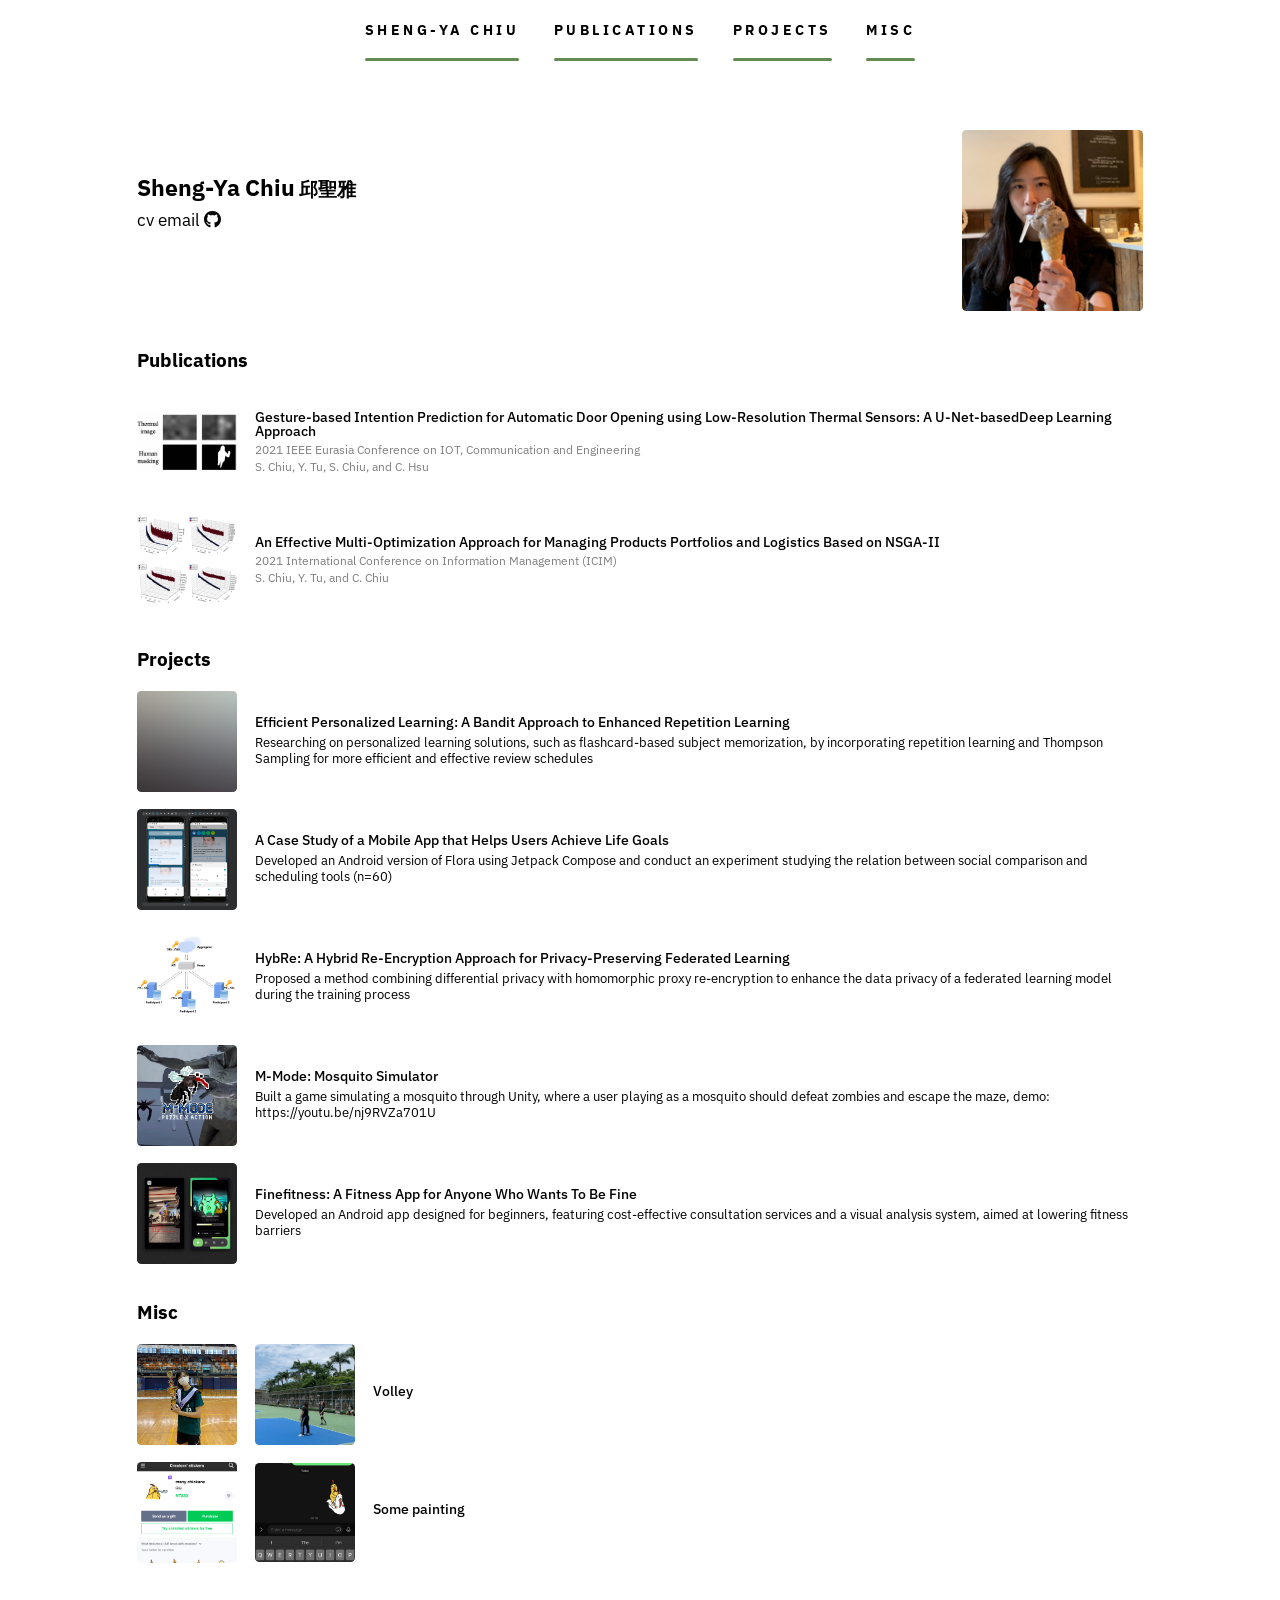
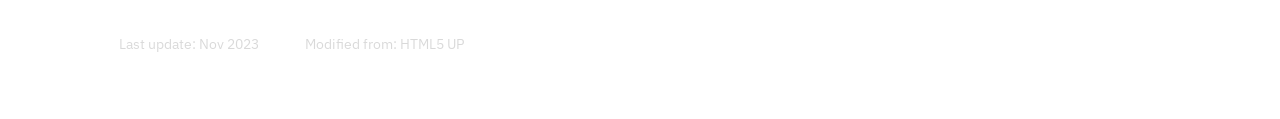
==== index.html @ 3388ff7d "add cv file and link" ====
<!DOCTYPE HTML>
<!--
	Hyperspace by HTML5 UP
	html5up.net | @ajlkn
	Free for personal and commercial use under the CCA 3.0 license (html5up.net/license)
-->
<html>
	<head>
		<title>ShengYa Chiu</title>
		<meta charset="utf-8" />
		<meta name="viewport" content="width=device-width, initial-scale=1, user-scalable=no" />
		<link rel="stylesheet" href="assets/css/main.css" />
		<noscript><link rel="stylesheet" href="assets/css/noscript.css" /></noscript>

		<!-- Google fonts -->
		<link rel="preconnect" href="https://fonts.googleapis.com">
		<link rel="preconnect" href="https://fonts.gstatic.com" crossorigin>
		<link href="https://fonts.googleapis.com/css2?family=IBM+Plex+Sans:wght@400;500&display=swap" rel="stylesheet">
	</head>
	<body class="is-preload">

		<!-- Sidebar -->
			<section id="sidebar">
				<div class="inner">
					<nav>
						<ul>
							<li><a href="#profile">Sheng-Ya Chiu</a></li>
							<li><a href="#publications">Publications</a></li>
							<li><a href="#projects">Projects</a></li>
							<li><a href="#misc">Misc</a></li>
						</ul>
					</nav>
				</div>
			</section>

		<!-- Wrapper -->
			<div id="wrapper">

				<!-- Profile -->
					<section id="profile" class="wrapper style1 profile">
						<section>
							<div class="content">
								<div class="inner">
									<div><h2 class="en" style="display: inline;">Sheng-Ya Chiu</h2><h2 class="zh" style="display: inline;"> 邱聖雅</h2></div>
									<a href="107306079chiu.github.io/documents/cv_sy.pdf">cv</a> <a href="">email</a> <a class="icon brands fa-github" href=""></a>
									<p></p>
								</div>
							</div>
							<!-- <img class="image profile" src="images/gif.gif" alt="" data-position="center center" /> -->
							<img class="image profile" src="images/IMG_8910.jpg" alt="" data-position="center center" />
						</section>						
					</section>

				<!-- Publications -->
					<section id="publications" class="publications">
						<section>
							<h3>Publications</h3>
							<div class="content">
								<div class="inner">
									<img class="image publications" src="images/nstc2021.png" alt="" data-position="center center" />
									<div>
										<div class="title">
											<div>Gesture-based Intention Prediction for Automatic Door Opening using Low-Resolution Thermal Sensors: A U-Net-basedDeep 	Learning Approach</div>
										</div>
										<div class="conf"><div>2021 IEEE Eurasia Conference on IOT, Communication and Engineering</div></div>
										<div class="author"><div>S. Chiu, Y. Tu, S. Chiu, and C. Hsu</div></div>										
									</div>
								</div>
								<div class="inner">
									<img class="image publications" src="images/nstc2020.png" alt="" data-position="center center" />
									<div>
										<div class="title">
											<div>An Effective Multi-Optimization Approach for Managing Products Portfolios and Logistics Based on NSGA-II</div>
										</div>
										<div class="conf"><div>2021 International Conference on Information Management (ICIM)</div></div>
										<div class="author"><div>S. Chiu, Y. Tu, and C. Chiu</div></div>										
									</div>
								</div>
							</div>
						</section>
					</section>

				<!-- Projects -->
					<section id="projects" class="projects">
						<section>
							<h3>Projects</h3>
							<div class="content">
								<div class="inner">
									<img class="image projects" src="images/pic06.jpg" alt="" data-position="center center" />
									<div>
										<div class="title"><div>
											Efficient Personalized Learning: A Bandit Approach to Enhanced Repetition Learning
										</div></div>
										<div class="desc"><div>
											Researching on personalized learning solutions, such as flashcard-based subject memorization, by incorporating repetition learning and Thompson Sampling for more efficient and effective review schedules
										</div></div>										
									</div>
								</div>
								<div class="inner">
									<img class="image projects" src="images/case.png" alt="" data-position="center center" />
									<div>
										<div class="title"><div>
											A Case Study of a Mobile App that Helps Users Achieve Life Goals
										</div></div>
										<div class="desc"><div>
											Developed an Android version of Flora using Jetpack Compose and conduct an experiment studying the relation between social comparison and scheduling tools (n=60)
										</div></div>										
									</div>
								</div>
								<div class="inner">
									<img class="image projects" src="images/hybre.png" alt="" data-position="center center" />
									<div>
										<div class="title"><div>
											HybRe: A Hybrid Re-Encryption Approach for Privacy-Preserving Federated Learning
										</div></div>
										<div class="desc"><div>
											Proposed a method combining differential privacy with homomorphic proxy re-encryption to enhance the data privacy of a federated learning model during the training process
										</div></div>										
									</div>
								</div>
								<div class="inner">
									<img class="image projects" src="images/mmode.png" alt="" data-position="center center" />
									<div>
										<div class="title"><div>
											M-Mode: Mosquito Simulator
										</div></div>
										<div class="desc"><div>
											Built a game simulating a mosquito through Unity, where a user playing as a mosquito should defeat zombies and escape the maze, demo: https://youtu.be/nj9RVZa701U
										</div></div>										
									</div>
								</div>
								<div class="inner">
									<img class="image projects" src="images/ff.png" alt="" data-position="center center" />
									<div>
										<div class="title"><div>
											Finefitness: A Fitness App for Anyone Who Wants To Be Fine
										</div></div>
										<div class="desc"><div>
											Developed an Android app designed for beginners, featuring cost-effective consultation services and a visual analysis system, aimed at lowering fitness barriers
										</div></div>										
									</div>
								</div>
							</div>
						</section>
					</section>

				<!-- Misc -->
					<section id="misc" class="publications">
						<section>
							<h3>Misc</h3>
							<div class="content">
								<div class="inner">
									<img class="image publications" src="images/volley.jpeg" alt="" data-position="center center" />
									<img class="image publications" src="images/volley1.JPG" alt="" data-position="center center" />
									<div>
										<div class="title">
											<div>Volley</div>
										</div>
										<div class="conf"><div></div></div>
										<div class="author"><div></div></div>
									</div>
								</div>
								<div class="inner">
									<img class="image publications" src="images/illu.PNG" alt="" data-position="center center" />
									<img class="image publications" src="images/illu1.PNG" alt="" data-position="center center" />
									<div>
										<div class="title">
											<div>Some painting</div>
										</div>
										<div class="conf"><div></div></div>
										<div class="author"><div></div></div>										
									</div>
								</div>
							</div>
						</section>
					</section>

				</div>

		<!-- Footer -->
			<footer id="footer" class="wrapper style1">
				<div class="inner">
					<ul class="menu">
						<li>Last update: Nov 2023</li>
						<li>Modified from: <a href="http://html5up.net">HTML5 UP</a></li>
					</ul>
				</div>
			</footer>

		<!-- Scripts -->
			<script src="assets/js/jquery.min.js"></script>
			<script src="assets/js/jquery.scrollex.min.js"></script>
			<script src="assets/js/jquery.scrolly.min.js"></script>
			<script src="assets/js/browser.min.js"></script>
			<script src="assets/js/breakpoints.min.js"></script>
			<script src="assets/js/util.js"></script>
			<script src="assets/js/main.js"></script>

	</body>
</html>
---- assets/css/main.css ----
@import 'fontawesome-all.min.css';
/*
	Hyperspace by HTML5 UP
	html5up.net | @ajlkn
	Free for personal and commercial use under the CCA 3.0 license (html5up.net/license)
*/
html, body, div, span, applet, object,
iframe, h1, h2, h3, h4, h5, h6, p, blockquote,
pre, a, abbr, acronym, address, big, cite,
code, del, dfn, em, img, ins, kbd, q, s, samp,
small, strike, strong, sub, sup, tt, var, b,
u, i, center, dl, dt, dd, ol, ul, li, fieldset,
form, label, legend, table, caption, tbody,
tfoot, thead, tr, th, td, article, aside,
canvas, details, embed, figure, figcaption,
footer, header, hgroup, menu, nav, output, ruby,
section, summary, time, mark, audio, video {
  margin: 0;
  padding: 0;
  border: 0;
  font-size: 100%;
  font: inherit;
  vertical-align: baseline;
  font-family: 'IBM Plex Sans', sans-serif;
}

h1, h2, h3, h4, h5, h6 {
  font-weight: 500;
}

article, aside, details, figcaption, figure,
footer, header, hgroup, menu, nav, section {
  display: block;
}

body {
  line-height: 1;
}

ol, ul {
  list-style: none;
}

blockquote, q {
  quotes: none;
}
blockquote:before, blockquote:after, q:before, q:after {
  content: "";
  content: none;
}

table {
  border-collapse: collapse;
  border-spacing: 0;
}

body {
  -webkit-text-size-adjust: none;
}

mark {
  background-color: transparent;
  color: inherit;
}

input::-moz-focus-inner {
  border: 0;
  padding: 0;
}

input, select, textarea {
  -moz-appearance: none;
  -webkit-appearance: none;
  appearance: none;
}

/* Basic */
body {
  -ms-overflow-style: scrollbar;
}

@media screen and (max-width: 480px) {
  html, body {
    min-width: 320px;
  }
}
html {
  box-sizing: border-box;
}

*, *:before, *:after {
  box-sizing: inherit;
}

body {
  background: white;
  padding-right: 250px;
}
body.is-preload *, body.is-preload *:before, body.is-preload *:after {
  animation: none !important;
  transition: none !important;
}
@media screen and (max-width: 1680px) {
  body {
    padding-right: 180px;
  }
}
@media screen and (max-width: 1280px) {
  body {
    padding-left: 50px;
    padding-right: 50px;
  }
}
@media screen and (max-width: 736px) {
  body {
    padding-left: 0;
    padding-right: 0;
  }
}

/* Type */
body, input, select, textarea {
  color: black;
  /*font-family: Arial, Helvetica, sans-serif;*/
  font-size: 14.5pt;
  font-weight: normal;
  line-height: 1.75;
}
@media screen and (max-width: 1680px) {
  body, input, select, textarea {
    font-size: 13.5pt;
  }
}
@media screen and (max-width: 1280px) {
  body, input, select, textarea {
    font-size: 13pt;
  }
}
@media screen and (max-width: 360px) {
  body, input, select, textarea {
    font-size: 11pt;
  }
}

a {
  transition: color 0.2s ease, border-bottom-color 0.2s ease;
  border-bottom: dotted 1px rgba(255, 255, 255, 0.35);
  color: inherit;
  text-decoration: none;
}
a:hover {
  border-bottom-color: transparent;
  color: #ffffff;
}

strong, b {
  color: #ffffff;
  font-weight: bold;
}

em, i {
  font-style: italic;
}

p {
  margin: 0 0 2em 0;
}

h1, h2, h3, h4, h5, h6 {
  color: black;
  font-weight: bold;
  line-height: 1.5;
  margin: 0 0 0.5em 0;
}
h1 a, h2 a, h3 a, h4 a, h5 a, h6 a {
  color: inherit;
  text-decoration: none;
}

h1 {
  font-size: 2.75em;
}
h1.major {
  margin: 0 0 1.3em 0;
  position: relative;
  padding-bottom: 0.35em;
}
h1.major:after {
  background-image: linear-gradient(to right, #5e42a6, #b74e91);
  transition: max-width 0.2s ease;
  border-radius: 0.2em;
  bottom: 0;
  content: "";
  height: 0.05em;
  position: absolute;
  right: 0;
  width: 100%;
}

h2 {
  font-size: 1.75em;
}

h3 {
  font-size: 1.1em;
}

h4 {
  font-size: 1em;
}

h5 {
  font-size: 0.8em;
}

h6 {
  font-size: 0.6em;
}

@media screen and (max-width: 736px) {
  h1 {
    font-size: 2em;
  }
  h2 {
    font-size: 1.25em;
  }
  h3 {
    font-size: 1em;
  }
  h4 {
    font-size: 0.8em;
  }
  h5 {
    font-size: 0.6em;
  }
  h6 {
    font-size: 0.6em;
  }
}
sub {
  font-size: 0.8em;
  position: relative;
  top: 0.5em;
}

sup {
  font-size: 0.8em;
  position: relative;
  top: -0.5em;
}

blockquote {
  border-left: solid 4px rgba(255, 255, 255, 0.15);
  font-style: italic;
  margin: 0 0 2em 0;
  padding: 0.5em 0 0.5em 2em;
}

code {
  background: rgba(255, 255, 255, 0.05);
  border-radius: 0.25em;
  border: solid 1px rgba(255, 255, 255, 0.15);
  font-family: "Courier New", monospace;
  font-size: 0.9em;
  margin: 0 0.25em;
  padding: 0.25em 0.65em;
}

pre {
  -webkit-overflow-scrolling: touch;
  font-family: "Courier New", monospace;
  font-size: 0.9em;
  margin: 0 0 2em 0;
}
pre code {
  display: block;
  line-height: 1.75em;
  padding: 1em 1.5em;
  overflow-x: auto;
}

hr {
  border: 0;
  border-bottom: solid 1px rgba(255, 255, 255, 0.15);
  margin: 2em 0;
}
hr.major {
  margin: 3em 0;
}

.align-left {
  text-align: left;
}

.align-center {
  text-align: center;
}

.align-right {
  text-align: right;
}

/* Row */
.row {
  display: flex;
  flex-wrap: wrap;
  box-sizing: border-box;
  align-items: stretch;
}
.row > * {
  box-sizing: border-box;
}
.row.gtr-uniform > * > :last-child {
  margin-bottom: 0;
}
.row.aln-left {
  justify-content: flex-start;
}
.row.aln-center {
  justify-content: center;
}
.row.aln-right {
  justify-content: flex-end;
}
.row.aln-top {
  align-items: flex-start;
}
.row.aln-middle {
  align-items: center;
}
.row.aln-bottom {
  align-items: flex-end;
}
.row > .imp {
  order: -1;
}
.row > .col-1 {
  width: 8.3333333333%;
}
.row > .off-1 {
  margin-left: 8.3333333333%;
}
.row > .col-2 {
  width: 16.6666666667%;
}
.row > .off-2 {
  margin-left: 16.6666666667%;
}
.row > .col-3 {
  width: 25%;
}
.row > .off-3 {
  margin-left: 25%;
}
.row > .col-4 {
  width: 33.3333333333%;
}
.row > .off-4 {
  margin-left: 33.3333333333%;
}
.row > .col-5 {
  width: 41.6666666667%;
}
.row > .off-5 {
  margin-left: 41.6666666667%;
}
.row > .col-6 {
  width: 50%;
}
.row > .off-6 {
  margin-left: 50%;
}
.row > .col-7 {
  width: 58.3333333333%;
}
.row > .off-7 {
  margin-left: 58.3333333333%;
}
.row > .col-8 {
  width: 66.6666666667%;
}
.row > .off-8 {
  margin-left: 66.6666666667%;
}
.row > .col-9 {
  width: 75%;
}
.row > .off-9 {
  margin-left: 75%;
}
.row > .col-10 {
  width: 83.3333333333%;
}
.row > .off-10 {
  margin-left: 83.3333333333%;
}
.row > .col-11 {
  width: 91.6666666667%;
}
.row > .off-11 {
  margin-left: 91.6666666667%;
}
.row > .col-12 {
  width: 100%;
}
.row > .off-12 {
  margin-left: 100%;
}
.row.gtr-0 {
  margin-top: 0;
  margin-left: 0em;
}
.row.gtr-0 > * {
  padding: 0 0 0 0em;
}
.row.gtr-0.gtr-uniform {
  margin-top: 0em;
}
.row.gtr-0.gtr-uniform > * {
  padding-top: 0em;
}
.row.gtr-25 {
  margin-top: 0;
  margin-left: -0.375em;
}
.row.gtr-25 > * {
  padding: 0 0 0 0.375em;
}
.row.gtr-25.gtr-uniform {
  margin-top: -0.375em;
}
.row.gtr-25.gtr-uniform > * {
  padding-top: 0.375em;
}
.row.gtr-50 {
  margin-top: 0;
  margin-left: -0.75em;
}
.row.gtr-50 > * {
  padding: 0 0 0 0.75em;
}
.row.gtr-50.gtr-uniform {
  margin-top: -0.75em;
}
.row.gtr-50.gtr-uniform > * {
  padding-top: 0.75em;
}
.row {
  margin-top: 0;
  margin-left: -1.5em;
}
.row > * {
  padding: 0 0 0 1.5em;
}
.row.gtr-uniform {
  margin-top: -1.5em;
}
.row.gtr-uniform > * {
  padding-top: 1.5em;
}
.row.gtr-150 {
  margin-top: 0;
  margin-left: -2.25em;
}
.row.gtr-150 > * {
  padding: 0 0 0 2.25em;
}
.row.gtr-150.gtr-uniform {
  margin-top: -2.25em;
}
.row.gtr-150.gtr-uniform > * {
  padding-top: 2.25em;
}
.row.gtr-200 {
  margin-top: 0;
  margin-left: -3em;
}
.row.gtr-200 > * {
  padding: 0 0 0 3em;
}
.row.gtr-200.gtr-uniform {
  margin-top: -3em;
}
.row.gtr-200.gtr-uniform > * {
  padding-top: 3em;
}
@media screen and (max-width: 1680px) {
  .row {
    display: flex;
    flex-wrap: wrap;
    box-sizing: border-box;
    align-items: stretch;
  }
  .row > * {
    box-sizing: border-box;
  }
  .row.gtr-uniform > * > :last-child {
    margin-bottom: 0;
  }
  .row.aln-left {
    justify-content: flex-start;
  }
  .row.aln-center {
    justify-content: center;
  }
  .row.aln-right {
    justify-content: flex-end;
  }
  .row.aln-top {
    align-items: flex-start;
  }
  .row.aln-middle {
    align-items: center;
  }
  .row.aln-bottom {
    align-items: flex-end;
  }
  .row > .imp-xlarge {
    order: -1;
  }
  .row > .col-1-xlarge {
    width: 8.3333333333%;
  }
  .row > .off-1-xlarge {
    margin-left: 8.3333333333%;
  }
  .row > .col-2-xlarge {
    width: 16.6666666667%;
  }
  .row > .off-2-xlarge {
    margin-left: 16.6666666667%;
  }
  .row > .col-3-xlarge {
    width: 25%;
  }
  .row > .off-3-xlarge {
    margin-left: 25%;
  }
  .row > .col-4-xlarge {
    width: 33.3333333333%;
  }
  .row > .off-4-xlarge {
    margin-left: 33.3333333333%;
  }
  .row > .col-5-xlarge {
    width: 41.6666666667%;
  }
  .row > .off-5-xlarge {
    margin-left: 41.6666666667%;
  }
  .row > .col-6-xlarge {
    width: 50%;
  }
  .row > .off-6-xlarge {
    margin-left: 50%;
  }
  .row > .col-7-xlarge {
    width: 58.3333333333%;
  }
  .row > .off-7-xlarge {
    margin-left: 58.3333333333%;
  }
  .row > .col-8-xlarge {
    width: 66.6666666667%;
  }
  .row > .off-8-xlarge {
    margin-left: 66.6666666667%;
  }
  .row > .col-9-xlarge {
    width: 75%;
  }
  .row > .off-9-xlarge {
    margin-left: 75%;
  }
  .row > .col-10-xlarge {
    width: 83.3333333333%;
  }
  .row > .off-10-xlarge {
    margin-left: 83.3333333333%;
  }
  .row > .col-11-xlarge {
    width: 91.6666666667%;
  }
  .row > .off-11-xlarge {
    margin-left: 91.6666666667%;
  }
  .row > .col-12-xlarge {
    width: 100%;
  }
  .row > .off-12-xlarge {
    margin-left: 100%;
  }
  .row.gtr-0 {
    margin-top: 0;
    margin-left: 0em;
  }
  .row.gtr-0 > * {
    padding: 0 0 0 0em;
  }
  .row.gtr-0.gtr-uniform {
    margin-top: 0em;
  }
  .row.gtr-0.gtr-uniform > * {
    padding-top: 0em;
  }
  .row.gtr-25 {
    margin-top: 0;
    margin-left: -0.375em;
  }
  .row.gtr-25 > * {
    padding: 0 0 0 0.375em;
  }
  .row.gtr-25.gtr-uniform {
    margin-top: -0.375em;
  }
  .row.gtr-25.gtr-uniform > * {
    padding-top: 0.375em;
  }
  .row.gtr-50 {
    margin-top: 0;
    margin-left: -0.75em;
  }
  .row.gtr-50 > * {
    padding: 0 0 0 0.75em;
  }
  .row.gtr-50.gtr-uniform {
    margin-top: -0.75em;
  }
  .row.gtr-50.gtr-uniform > * {
    padding-top: 0.75em;
  }
  .row {
    margin-top: 0;
    margin-left: -1.5em;
  }
  .row > * {
    padding: 0 0 0 1.5em;
  }
  .row.gtr-uniform {
    margin-top: -1.5em;
  }
  .row.gtr-uniform > * {
    padding-top: 1.5em;
  }
  .row.gtr-150 {
    margin-top: 0;
    margin-left: -2.25em;
  }
  .row.gtr-150 > * {
    padding: 0 0 0 2.25em;
  }
  .row.gtr-150.gtr-uniform {
    margin-top: -2.25em;
  }
  .row.gtr-150.gtr-uniform > * {
    padding-top: 2.25em;
  }
  .row.gtr-200 {
    margin-top: 0;
    margin-left: -3em;
  }
  .row.gtr-200 > * {
    padding: 0 0 0 3em;
  }
  .row.gtr-200.gtr-uniform {
    margin-top: -3em;
  }
  .row.gtr-200.gtr-uniform > * {
    padding-top: 3em;
  }
}
@media screen and (max-width: 1280px) {
  .row {
    display: flex;
    flex-wrap: wrap;
    box-sizing: border-box;
    align-items: stretch;
  }
  .row > * {
    box-sizing: border-box;
  }
  .row.gtr-uniform > * > :last-child {
    margin-bottom: 0;
  }
  .row.aln-left {
    justify-content: flex-start;
  }
  .row.aln-center {
    justify-content: center;
  }
  .row.aln-right {
    justify-content: flex-end;
  }
  .row.aln-top {
    align-items: flex-start;
  }
  .row.aln-middle {
    align-items: center;
  }
  .row.aln-bottom {
    align-items: flex-end;
  }
  .row > .imp-large {
    order: -1;
  }
  .row > .col-1-large {
    width: 8.3333333333%;
  }
  .row > .off-1-large {
    margin-left: 8.3333333333%;
  }
  .row > .col-2-large {
    width: 16.6666666667%;
  }
  .row > .off-2-large {
    margin-left: 16.6666666667%;
  }
  .row > .col-3-large {
    width: 25%;
  }
  .row > .off-3-large {
    margin-left: 25%;
  }
  .row > .col-4-large {
    width: 33.3333333333%;
  }
  .row > .off-4-large {
    margin-left: 33.3333333333%;
  }
  .row > .col-5-large {
    width: 41.6666666667%;
  }
  .row > .off-5-large {
    margin-left: 41.6666666667%;
  }
  .row > .col-6-large {
    width: 50%;
  }
  .row > .off-6-large {
    margin-left: 50%;
  }
  .row > .col-7-large {
    width: 58.3333333333%;
  }
  .row > .off-7-large {
    margin-left: 58.3333333333%;
  }
  .row > .col-8-large {
    width: 66.6666666667%;
  }
  .row > .off-8-large {
    margin-left: 66.6666666667%;
  }
  .row > .col-9-large {
    width: 75%;
  }
  .row > .off-9-large {
    margin-left: 75%;
  }
  .row > .col-10-large {
    width: 83.3333333333%;
  }
  .row > .off-10-large {
    margin-left: 83.3333333333%;
  }
  .row > .col-11-large {
    width: 91.6666666667%;
  }
  .row > .off-11-large {
    margin-left: 91.6666666667%;
  }
  .row > .col-12-large {
    width: 100%;
  }
  .row > .off-12-large {
    margin-left: 100%;
  }
  .row.gtr-0 {
    margin-top: 0;
    margin-left: 0em;
  }
  .row.gtr-0 > * {
    padding: 0 0 0 0em;
  }
  .row.gtr-0.gtr-uniform {
    margin-top: 0em;
  }
  .row.gtr-0.gtr-uniform > * {
    padding-top: 0em;
  }
  .row.gtr-25 {
    margin-top: 0;
    margin-left: -0.375em;
  }
  .row.gtr-25 > * {
    padding: 0 0 0 0.375em;
  }
  .row.gtr-25.gtr-uniform {
    margin-top: -0.375em;
  }
  .row.gtr-25.gtr-uniform > * {
    padding-top: 0.375em;
  }
  .row.gtr-50 {
    margin-top: 0;
    margin-left: -0.75em;
  }
  .row.gtr-50 > * {
    padding: 0 0 0 0.75em;
  }
  .row.gtr-50.gtr-uniform {
    margin-top: -0.75em;
  }
  .row.gtr-50.gtr-uniform > * {
    padding-top: 0.75em;
  }
  .row {
    margin-top: 0;
    margin-left: -1.5em;
  }
  .row > * {
    padding: 0 0 0 1.5em;
  }
  .row.gtr-uniform {
    margin-top: -1.5em;
  }
  .row.gtr-uniform > * {
    padding-top: 1.5em;
  }
  .row.gtr-150 {
    margin-top: 0;
    margin-left: -2.25em;
  }
  .row.gtr-150 > * {
    padding: 0 0 0 2.25em;
  }
  .row.gtr-150.gtr-uniform {
    margin-top: -2.25em;
  }
  .row.gtr-150.gtr-uniform > * {
    padding-top: 2.25em;
  }
  .row.gtr-200 {
    margin-top: 0;
    margin-left: -3em;
  }
  .row.gtr-200 > * {
    padding: 0 0 0 3em;
  }
  .row.gtr-200.gtr-uniform {
    margin-top: -3em;
  }
  .row.gtr-200.gtr-uniform > * {
    padding-top: 3em;
  }
}
@media screen and (max-width: 980px) {
  .row {
    display: flex;
    flex-wrap: wrap;
    box-sizing: border-box;
    align-items: stretch;
  }
  .row > * {
    box-sizing: border-box;
  }
  .row.gtr-uniform > * > :last-child {
    margin-bottom: 0;
  }
  .row.aln-left {
    justify-content: flex-start;
  }
  .row.aln-center {
    justify-content: center;
  }
  .row.aln-right {
    justify-content: flex-end;
  }
  .row.aln-top {
    align-items: flex-start;
  }
  .row.aln-middle {
    align-items: center;
  }
  .row.aln-bottom {
    align-items: flex-end;
  }
  .row > .imp-medium {
    order: -1;
  }
  .row > .col-1-medium {
    width: 8.3333333333%;
  }
  .row > .off-1-medium {
    margin-left: 8.3333333333%;
  }
  .row > .col-2-medium {
    width: 16.6666666667%;
  }
  .row > .off-2-medium {
    margin-left: 16.6666666667%;
  }
  .row > .col-3-medium {
    width: 25%;
  }
  .row > .off-3-medium {
    margin-left: 25%;
  }
  .row > .col-4-medium {
    width: 33.3333333333%;
  }
  .row > .off-4-medium {
    margin-left: 33.3333333333%;
  }
  .row > .col-5-medium {
    width: 41.6666666667%;
  }
  .row > .off-5-medium {
    margin-left: 41.6666666667%;
  }
  .row > .col-6-medium {
    width: 50%;
  }
  .row > .off-6-medium {
    margin-left: 50%;
  }
  .row > .col-7-medium {
    width: 58.3333333333%;
  }
  .row > .off-7-medium {
    margin-left: 58.3333333333%;
  }
  .row > .col-8-medium {
    width: 66.6666666667%;
  }
  .row > .off-8-medium {
    margin-left: 66.6666666667%;
  }
  .row > .col-9-medium {
    width: 75%;
  }
  .row > .off-9-medium {
    margin-left: 75%;
  }
  .row > .col-10-medium {
    width: 83.3333333333%;
  }
  .row > .off-10-medium {
    margin-left: 83.3333333333%;
  }
  .row > .col-11-medium {
    width: 91.6666666667%;
  }
  .row > .off-11-medium {
    margin-left: 91.6666666667%;
  }
  .row > .col-12-medium {
    width: 100%;
  }
  .row > .off-12-medium {
    margin-left: 100%;
  }
  .row.gtr-0 {
    margin-top: 0;
    margin-left: 0em;
  }
  .row.gtr-0 > * {
    padding: 0 0 0 0em;
  }
  .row.gtr-0.gtr-uniform {
    margin-top: 0em;
  }
  .row.gtr-0.gtr-uniform > * {
    padding-top: 0em;
  }
  .row.gtr-25 {
    margin-top: 0;
    margin-left: -0.375em;
  }
  .row.gtr-25 > * {
    padding: 0 0 0 0.375em;
  }
  .row.gtr-25.gtr-uniform {
    margin-top: -0.375em;
  }
  .row.gtr-25.gtr-uniform > * {
    padding-top: 0.375em;
  }
  .row.gtr-50 {
    margin-top: 0;
    margin-left: -0.75em;
  }
  .row.gtr-50 > * {
    padding: 0 0 0 0.75em;
  }
  .row.gtr-50.gtr-uniform {
    margin-top: -0.75em;
  }
  .row.gtr-50.gtr-uniform > * {
    padding-top: 0.75em;
  }
  .row {
    margin-top: 0;
    margin-left: -1.5em;
  }
  .row > * {
    padding: 0 0 0 1.5em;
  }
  .row.gtr-uniform {
    margin-top: -1.5em;
  }
  .row.gtr-uniform > * {
    padding-top: 1.5em;
  }
  .row.gtr-150 {
    margin-top: 0;
    margin-left: -2.25em;
  }
  .row.gtr-150 > * {
    padding: 0 0 0 2.25em;
  }
  .row.gtr-150.gtr-uniform {
    margin-top: -2.25em;
  }
  .row.gtr-150.gtr-uniform > * {
    padding-top: 2.25em;
  }
  .row.gtr-200 {
    margin-top: 0;
    margin-left: -3em;
  }
  .row.gtr-200 > * {
    padding: 0 0 0 3em;
  }
  .row.gtr-200.gtr-uniform {
    margin-top: -3em;
  }
  .row.gtr-200.gtr-uniform > * {
    padding-top: 3em;
  }
}
@media screen and (max-width: 736px) {
  .row {
    display: flex;
    flex-wrap: wrap;
    box-sizing: border-box;
    align-items: stretch;
  }
  .row > * {
    box-sizing: border-box;
  }
  .row.gtr-uniform > * > :last-child {
    margin-bottom: 0;
  }
  .row.aln-left {
    justify-content: flex-start;
  }
  .row.aln-center {
    justify-content: center;
  }
  .row.aln-right {
    justify-content: flex-end;
  }
  .row.aln-top {
    align-items: flex-start;
  }
  .row.aln-middle {
    align-items: center;
  }
  .row.aln-bottom {
    align-items: flex-end;
  }
  .row > .imp-small {
    order: -1;
  }
  .row > .col-1-small {
    width: 8.3333333333%;
  }
  .row > .off-1-small {
    margin-left: 8.3333333333%;
  }
  .row > .col-2-small {
    width: 16.6666666667%;
  }
  .row > .off-2-small {
    margin-left: 16.6666666667%;
  }
  .row > .col-3-small {
    width: 25%;
  }
  .row > .off-3-small {
    margin-left: 25%;
  }
  .row > .col-4-small {
    width: 33.3333333333%;
  }
  .row > .off-4-small {
    margin-left: 33.3333333333%;
  }
  .row > .col-5-small {
    width: 41.6666666667%;
  }
  .row > .off-5-small {
    margin-left: 41.6666666667%;
  }
  .row > .col-6-small {
    width: 50%;
  }
  .row > .off-6-small {
    margin-left: 50%;
  }
  .row > .col-7-small {
    width: 58.3333333333%;
  }
  .row > .off-7-small {
    margin-left: 58.3333333333%;
  }
  .row > .col-8-small {
    width: 66.6666666667%;
  }
  .row > .off-8-small {
    margin-left: 66.6666666667%;
  }
  .row > .col-9-small {
    width: 75%;
  }
  .row > .off-9-small {
    margin-left: 75%;
  }
  .row > .col-10-small {
    width: 83.3333333333%;
  }
  .row > .off-10-small {
    margin-left: 83.3333333333%;
  }
  .row > .col-11-small {
    width: 91.6666666667%;
  }
  .row > .off-11-small {
    margin-left: 91.6666666667%;
  }
  .row > .col-12-small {
    width: 100%;
  }
  .row > .off-12-small {
    margin-left: 100%;
  }
  .row.gtr-0 {
    margin-top: 0;
    margin-left: 0em;
  }
  .row.gtr-0 > * {
    padding: 0 0 0 0em;
  }
  .row.gtr-0.gtr-uniform {
    margin-top: 0em;
  }
  .row.gtr-0.gtr-uniform > * {
    padding-top: 0em;
  }
  .row.gtr-25 {
    margin-top: 0;
    margin-left: -0.375em;
  }
  .row.gtr-25 > * {
    padding: 0 0 0 0.375em;
  }
  .row.gtr-25.gtr-uniform {
    margin-top: -0.375em;
  }
  .row.gtr-25.gtr-uniform > * {
    padding-top: 0.375em;
  }
  .row.gtr-50 {
    margin-top: 0;
    margin-left: -0.75em;
  }
  .row.gtr-50 > * {
    padding: 0 0 0 0.75em;
  }
  .row.gtr-50.gtr-uniform {
    margin-top: -0.75em;
  }
  .row.gtr-50.gtr-uniform > * {
    padding-top: 0.75em;
  }
  .row {
    margin-top: 0;
    margin-left: -1.5em;
  }
  .row > * {
    padding: 0 0 0 1.5em;
  }
  .row.gtr-uniform {
    margin-top: -1.5em;
  }
  .row.gtr-uniform > * {
    padding-top: 1.5em;
  }
  .row.gtr-150 {
    margin-top: 0;
    margin-left: -2.25em;
  }
  .row.gtr-150 > * {
    padding: 0 0 0 2.25em;
  }
  .row.gtr-150.gtr-uniform {
    margin-top: -2.25em;
  }
  .row.gtr-150.gtr-uniform > * {
    padding-top: 2.25em;
  }
  .row.gtr-200 {
    margin-top: 0;
    margin-left: -3em;
  }
  .row.gtr-200 > * {
    padding: 0 0 0 3em;
  }
  .row.gtr-200.gtr-uniform {
    margin-top: -3em;
  }
  .row.gtr-200.gtr-uniform > * {
    padding-top: 3em;
  }
}
@media screen and (max-width: 480px) {
  .row {
    display: flex;
    flex-wrap: wrap;
    box-sizing: border-box;
    align-items: stretch;
  }
  .row > * {
    box-sizing: border-box;
  }
  .row.gtr-uniform > * > :last-child {
    margin-bottom: 0;
  }
  .row.aln-left {
    justify-content: flex-start;
  }
  .row.aln-center {
    justify-content: center;
  }
  .row.aln-right {
    justify-content: flex-end;
  }
  .row.aln-top {
    align-items: flex-start;
  }
  .row.aln-middle {
    align-items: center;
  }
  .row.aln-bottom {
    align-items: flex-end;
  }
  .row > .imp-xsmall {
    order: -1;
  }
  .row > .col-1-xsmall {
    width: 8.3333333333%;
  }
  .row > .off-1-xsmall {
    margin-left: 8.3333333333%;
  }
  .row > .col-2-xsmall {
    width: 16.6666666667%;
  }
  .row > .off-2-xsmall {
    margin-left: 16.6666666667%;
  }
  .row > .col-3-xsmall {
    width: 25%;
  }
  .row > .off-3-xsmall {
    margin-left: 25%;
  }
  .row > .col-4-xsmall {
    width: 33.3333333333%;
  }
  .row > .off-4-xsmall {
    margin-left: 33.3333333333%;
  }
  .row > .col-5-xsmall {
    width: 41.6666666667%;
  }
  .row > .off-5-xsmall {
    margin-left: 41.6666666667%;
  }
  .row > .col-6-xsmall {
    width: 50%;
  }
  .row > .off-6-xsmall {
    margin-left: 50%;
  }
  .row > .col-7-xsmall {
    width: 58.3333333333%;
  }
  .row > .off-7-xsmall {
    margin-left: 58.3333333333%;
  }
  .row > .col-8-xsmall {
    width: 66.6666666667%;
  }
  .row > .off-8-xsmall {
    margin-left: 66.6666666667%;
  }
  .row > .col-9-xsmall {
    width: 75%;
  }
  .row > .off-9-xsmall {
    margin-left: 75%;
  }
  .row > .col-10-xsmall {
    width: 83.3333333333%;
  }
  .row > .off-10-xsmall {
    margin-left: 83.3333333333%;
  }
  .row > .col-11-xsmall {
    width: 91.6666666667%;
  }
  .row > .off-11-xsmall {
    margin-left: 91.6666666667%;
  }
  .row > .col-12-xsmall {
    width: 100%;
  }
  .row > .off-12-xsmall {
    margin-left: 100%;
  }
  .row.gtr-0 {
    margin-top: 0;
    margin-left: 0em;
  }
  .row.gtr-0 > * {
    padding: 0 0 0 0em;
  }
  .row.gtr-0.gtr-uniform {
    margin-top: 0em;
  }
  .row.gtr-0.gtr-uniform > * {
    padding-top: 0em;
  }
  .row.gtr-25 {
    margin-top: 0;
    margin-left: -0.375em;
  }
  .row.gtr-25 > * {
    padding: 0 0 0 0.375em;
  }
  .row.gtr-25.gtr-uniform {
    margin-top: -0.375em;
  }
  .row.gtr-25.gtr-uniform > * {
    padding-top: 0.375em;
  }
  .row.gtr-50 {
    margin-top: 0;
    margin-left: -0.75em;
  }
  .row.gtr-50 > * {
    padding: 0 0 0 0.75em;
  }
  .row.gtr-50.gtr-uniform {
    margin-top: -0.75em;
  }
  .row.gtr-50.gtr-uniform > * {
    padding-top: 0.75em;
  }
  .row {
    margin-top: 0;
    margin-left: -1.5em;
  }
  .row > * {
    padding: 0 0 0 1.5em;
  }
  .row.gtr-uniform {
    margin-top: -1.5em;
  }
  .row.gtr-uniform > * {
    padding-top: 1.5em;
  }
  .row.gtr-150 {
    margin-top: 0;
    margin-left: -2.25em;
  }
  .row.gtr-150 > * {
    padding: 0 0 0 2.25em;
  }
  .row.gtr-150.gtr-uniform {
    margin-top: -2.25em;
  }
  .row.gtr-150.gtr-uniform > * {
    padding-top: 2.25em;
  }
  .row.gtr-200 {
    margin-top: 0;
    margin-left: -3em;
  }
  .row.gtr-200 > * {
    padding: 0 0 0 3em;
  }
  .row.gtr-200.gtr-uniform {
    margin-top: -3em;
  }
  .row.gtr-200.gtr-uniform > * {
    padding-top: 3em;
  }
}

/* Box */
.box {
  border-radius: 0.25em;
  border: solid 1px rgba(255, 255, 255, 0.15);
  margin-bottom: 2em;
  padding: 1.5em;
}
.box > :last-child,
.box > :last-child > :last-child,
.box > :last-child > :last-child > :last-child {
  margin-bottom: 0;
}
.box.alt {
  border: 0;
  border-radius: 0;
  padding: 0;
}

/* Button */
input[type=submit],
input[type=reset],
input[type=button],
button,
.button {
  -moz-appearance: none;
  -webkit-appearance: none;
  appearance: none;
  transition: border-color 0.2s ease;
  background-color: transparent;
  border: solid 1px !important;
  border-color: rgba(255, 255, 255, 0.15) !important;
  border-radius: 3em;
  color: black !important;
  cursor: pointer;
  display: inline-block;
  font-size: 0.6em;
  font-weight: bold;
  height: calc(4.75em + 2px);
  letter-spacing: 0.25em;
  line-height: 4.75em;
  outline: 0;
  padding: 0 3.75em;
  position: relative;
  text-align: center;
  text-decoration: none;
  text-transform: uppercase;
  white-space: nowrap;
}
input[type=submit]:after,
input[type=reset]:after,
input[type=button]:after,
button:after,
.button:after {
  transform: scale(0.25);
  pointer-events: none;
  transition: opacity 0.2s ease, transform 0.2s ease;
  background: #ffffff;
  border-radius: 3em;
  content: "";
  height: 100%;
  left: 0;
  opacity: 0;
  position: absolute;
  top: 0;
  width: 100%;
}
input[type=submit].icon:before,
input[type=reset].icon:before,
input[type=button].icon:before,
button.icon:before,
.button.icon:before {
  margin-right: 0.75em;
}
input[type=submit].fit,
input[type=reset].fit,
input[type=button].fit,
button.fit,
.button.fit {
  width: 100%;
}
input[type=submit].small,
input[type=reset].small,
input[type=button].small,
button.small,
.button.small {
  font-size: 0.4em;
}
input[type=submit].large,
input[type=reset].large,
input[type=button].large,
button.large,
.button.large {
  font-size: 0.8em;
}
input[type=submit].primary,
input[type=reset].primary,
input[type=button].primary,
button.primary,
.button.primary {
  background-color: #ffffff;
  color: white !important;
}
input[type=submit].primary:after,
input[type=reset].primary:after,
input[type=button].primary:after,
button.primary:after,
.button.primary:after {
  display: none;
}
input[type=submit].disabled, input[type=submit]:disabled,
input[type=reset].disabled,
input[type=reset]:disabled,
input[type=button].disabled,
input[type=button]:disabled,
button.disabled,
button:disabled,
.button.disabled,
.button:disabled {
  cursor: default;
  opacity: 0.5;
  pointer-events: none;
}
input[type=submit]:hover,
input[type=reset]:hover,
input[type=button]:hover,
button:hover,
.button:hover {
  border-color: black !important;
}
input[type=submit]:hover:after,
input[type=reset]:hover:after,
input[type=button]:hover:after,
button:hover:after,
.button:hover:after {
  opacity: 0.05;
  transform: scale(1);
}
input[type=submit]:hover:active,
input[type=reset]:hover:active,
input[type=button]:hover:active,
button:hover:active,
.button:hover:active {
  border-color: #ffffff !important;
}
input[type=submit]:hover:active:after,
input[type=reset]:hover:active:after,
input[type=button]:hover:active:after,
button:hover:active:after,
.button:hover:active:after {
  opacity: 0.1;
}

/* Features */
.features {
  display: -moz-flex;
  display: -ms-flex;
  display: flex;
  flex-wrap: wrap;
  border-radius: 0.25em;
  border: solid 1px rgba(255, 255, 255, 0.15);
  background: rgba(255, 255, 255, 0.05);
  margin: 0 0 2em 0;
}
.features section {
  padding: 3.5em 3em 1em 7em;
  width: 50%;
  border-top: solid 1px rgba(255, 255, 255, 0.15);
  position: relative;
}
.features section:nth-child(-n+2) {
  border-top-width: 0;
}
.features section:nth-child(2n) {
  border-left: solid 1px rgba(255, 255, 255, 0.15);
}
.features section .icon {
  transition: opacity 0.5s ease, transform 0.5s ease;
  transition-delay: 1s;
  transform: scale(1);
  position: absolute;
  left: 3em;
  top: 3em;
  opacity: 1;
}
.features section:nth-child(1) .icon {
  transition-delay: 0.15s;
}
.features section:nth-child(2) .icon {
  transition-delay: 0.3s;
}
.features section:nth-child(3) .icon {
  transition-delay: 0.45s;
}
.features section:nth-child(4) .icon {
  transition-delay: 0.6s;
}
.features section:nth-child(5) .icon {
  transition-delay: 0.75s;
}
.features section:nth-child(6) .icon {
  transition-delay: 0.9s;
}
.features section:nth-child(7) .icon {
  transition-delay: 1.05s;
}
.features section:nth-child(8) .icon {
  transition-delay: 1.2s;
}
.features section:nth-child(9) .icon {
  transition-delay: 1.35s;
}
.features section:nth-child(10) .icon {
  transition-delay: 1.5s;
}
.features section:nth-child(11) .icon {
  transition-delay: 1.65s;
}
.features section:nth-child(12) .icon {
  transition-delay: 1.8s;
}
.features section:nth-child(13) .icon {
  transition-delay: 1.95s;
}
.features section:nth-child(14) .icon {
  transition-delay: 2.1s;
}
.features section:nth-child(15) .icon {
  transition-delay: 2.25s;
}
.features section:nth-child(16) .icon {
  transition-delay: 2.4s;
}
.features section:nth-child(17) .icon {
  transition-delay: 2.55s;
}
.features section:nth-child(18) .icon {
  transition-delay: 2.7s;
}
.features section:nth-child(19) .icon {
  transition-delay: 2.85s;
}
.features section:nth-child(20) .icon {
  transition-delay: 3s;
}
.features.inactive section .icon {
  transform: scale(0.5);
  opacity: 0;
}
@media screen and (max-width: 980px) {
  .features {
    display: block;
  }
  .features section {
    border-top-width: 1px !important;
    border-left-width: 0 !important;
    width: 100%;
  }
  .features section:first-child {
    border-top-width: 0 !important;
  }
}
@media screen and (max-width: 736px) {
  .features section {
    padding: 2.5em 1.5em 0.1em 5.5em;
  }
  .features section .icon {
    left: 1.5em;
    top: 2em;
  }
}
@media screen and (max-width: 480px) {
  .features section {
    padding: 2em 1.5em 0.1em 1.5em;
  }
  .features section .icon {
    left: 0;
    position: relative;
    top: 0;
  }
}

/* Form */
form {
  margin: 0 0 2em 0;
}
form > :last-child {
  margin-bottom: 0;
}
form > .fields {
  display: -moz-flex;
  display: -ms-flex;
  display: flex;
  flex-wrap: wrap;
  width: calc(100% + 3em);
  margin: -1.5em 0 2em -1.5em;
}
form > .fields > .field {
  -moz-flex-grow: 0;
  -ms-flex-grow: 0;
  flex-grow: 0;
  -ms-flex-shrink: 0;
  flex-shrink: 0;
  padding: 1.5em 0 0 1.5em;
  width: calc(100% - 1.5em);
}
form > .fields > .field.half {
  width: calc(50% - 0.75em);
}
form > .fields > .field.third {
  width: calc(100%/3 - 0.5em);
}
form > .fields > .field.quarter {
  width: calc(25% - 0.375em);
}
@media screen and (max-width: 480px) {
  form > .fields {
    width: calc(100% + 3em);
    margin: -1.5em 0 2em -1.5em;
  }
  form > .fields > .field {
    padding: 1.5em 0 0 1.5em;
    width: calc(100% - 1.5em);
  }
  form > .fields > .field.half {
    width: calc(100% - 1.5em);
  }
  form > .fields > .field.third {
    width: calc(100% - 1.5em);
  }
  form > .fields > .field.quarter {
    width: calc(100% - 1.5em);
  }
}

label {
  color: #ffffff;
  font-weight: bold;
  line-height: 1.5;
  margin: 0 0 0.7em 0;
  display: block;
  font-size: 1.1em;
}

input[type=text],
input[type=password],
input[type=email],
input[type=tel],
select,
textarea {
  -moz-appearance: none;
  -webkit-appearance: none;
  appearance: none;
  background: rgba(255, 255, 255, 0.05);
  border-radius: 0.25em;
  border: none;
  border: solid 1px rgba(255, 255, 255, 0.15);
  color: inherit;
  display: block;
  outline: 0;
  padding: 0 1em;
  text-decoration: none;
  width: 100%;
}
input[type=text]:invalid,
input[type=password]:invalid,
input[type=email]:invalid,
input[type=tel]:invalid,
select:invalid,
textarea:invalid {
  box-shadow: none;
}
input[type=text]:focus,
input[type=password]:focus,
input[type=email]:focus,
input[type=tel]:focus,
select:focus,
textarea:focus {
  border-color: #ffffff;
  box-shadow: 0 0 0 1px #ffffff;
}

select {
  background-image: url("data:image/svg+xml;charset=utf8,%3Csvg xmlns='http://www.w3.org/2000/svg' width='40' height='40' preserveAspectRatio='none' viewBox='0 0 40 40'%3E%3Cpath d='M9.4,12.3l10.4,10.4l10.4-10.4c0.2-0.2,0.5-0.4,0.9-0.4c0.3,0,0.6,0.1,0.9,0.4l3.3,3.3c0.2,0.2,0.4,0.5,0.4,0.9 c0,0.4-0.1,0.6-0.4,0.9L20.7,31.9c-0.2,0.2-0.5,0.4-0.9,0.4c-0.3,0-0.6-0.1-0.9-0.4L4.3,17.3c-0.2-0.2-0.4-0.5-0.4-0.9 c0-0.4,0.1-0.6,0.4-0.9l3.3-3.3c0.2-0.2,0.5-0.4,0.9-0.4S9.1,12.1,9.4,12.3z' fill='rgba(255, 255, 255, 0.15)' /%3E%3C/svg%3E");
  background-size: 1.25rem;
  background-repeat: no-repeat;
  background-position: calc(100% - 1rem) center;
  height: 2.75em;
  padding-right: 2.75em;
  text-overflow: ellipsis;
}
select option {
  color: #ffffff;
  background: white;
}
select:focus::-ms-value {
  background-color: transparent;
}
select::-ms-expand {
  display: none;
}

input[type=text],
input[type=password],
input[type=email],
select {
  height: 2.75em;
}

textarea {
  padding: 0.75em 1em;
}
body.is-ie textarea {
  min-height: 10em;
}

input[type=checkbox],
input[type=radio] {
  -moz-appearance: none;
  -webkit-appearance: none;
  appearance: none;
  display: block;
  float: left;
  margin-right: -2em;
  opacity: 0;
  width: 1em;
  z-index: -1;
}
input[type=checkbox] + label,
input[type=radio] + label {
  text-decoration: none;
  color: black;
  cursor: pointer;
  display: inline-block;
  font-size: 1em;
  font-weight: normal;
  padding-left: 2.4em;
  padding-right: 0.75em;
  position: relative;
}
input[type=checkbox] + label:before,
input[type=radio] + label:before {
  -moz-osx-font-smoothing: grayscale;
  -webkit-font-smoothing: antialiased;
  display: inline-block;
  font-style: normal;
  font-variant: normal;
  text-rendering: auto;
  line-height: 1;
  text-transform: none !important;
  font-family: "Font Awesome 5 Free";
  font-weight: 900;
}
input[type=checkbox] + label:before,
input[type=radio] + label:before {
  background: rgba(255, 255, 255, 0.05);
  border-radius: 0.25em;
  border: solid 1px rgba(255, 255, 255, 0.15);
  content: "";
  display: inline-block;
  font-size: 0.8em;
  height: 2.0625em;
  left: 0;
  line-height: 2.0625em;
  position: absolute;
  text-align: center;
  top: 0;
  width: 2.0625em;
}
input[type=checkbox]:checked + label:before,
input[type=radio]:checked + label:before {
  background: #ffffff;
  border-color: #ffffff;
  color: #b74e91;
  content: "\f00c";
}
input[type=checkbox]:focus + label:before,
input[type=radio]:focus + label:before {
  border-color: #ffffff;
  box-shadow: 0 0 0 1px #ffffff;
}

input[type=checkbox] + label:before {
  border-radius: 0.25em;
}

input[type=radio] + label:before {
  border-radius: 100%;
}

::-webkit-input-placeholder {
  color: rgba(255, 255, 255, 0.35) !important;
  opacity: 1;
}

:-moz-placeholder {
  color: rgba(255, 255, 255, 0.35) !important;
  opacity: 1;
}

::-moz-placeholder {
  color: rgba(255, 255, 255, 0.35) !important;
  opacity: 1;
}

:-ms-input-placeholder {
  color: rgba(255, 255, 255, 0.35) !important;
  opacity: 1;
}

/* Icon */
.icon {
  text-decoration: none;
  border-bottom: none;
  position: relative;
}
.icon:before {
  -moz-osx-font-smoothing: grayscale;
  -webkit-font-smoothing: antialiased;
  display: inline-block;
  font-style: normal;
  font-variant: normal;
  text-rendering: auto;
  line-height: 1;
  text-transform: none !important;
  font-family: "Font Awesome 5 Free";
  font-weight: 400;
}
.icon > .label {
  display: none;
}
.icon:before {
  line-height: inherit;
}
.icon.solid:before {
  font-weight: 900;
}
.icon.brands:before {
  font-family: "Font Awesome 5 Brands";
}
.icon.major {
  width: 2.5em;
  height: 2.5em;
  display: block;
  background: #ffffff;
  border-radius: 100%;
  color: white;
  text-align: center;
  line-height: 2.5em;
  margin: 0 0 1.3em 0;
}
.icon.major:before {
  font-size: 1.25em;
}
.wrapper.style1 .icon.major:before {
  color: #5e42a6;
}
.wrapper.style1-alt .icon.major:before {
  color: #493382;
}
.wrapper.style2 .icon.major:before {
  color: #5052b5;
}
.wrapper.style2-alt .icon.major:before {
  color: #3e4094;
}
.wrapper.style3 .icon.major:before {
  color: #b74e91;
}
.wrapper.style3-alt .icon.major:before {
  color: #953d75;
}

/* Image */
.image {
  border-radius: 0.25em;
  border: 0;
  display: inline-block;
  position: relative;
}
.image img {
  border-radius: 0.25em;
  display: block;
}
.image.left, .image.right {
  max-width: 40%;
}
.image.left img, .image.right img {
  width: 100%;
}
.image.left {
  float: left;
  margin: 0 1.5em 1em 0;
  top: 0.25em;
}
.image.right {
  float: right;
  margin: 0 0 1em 1.5em;
  top: 0.25em;
}
.image.fit {
  display: block;
  margin: 0 0 2em 0;
  width: 100%;
}
.image.fit img {
  width: 100%;
}
.image.main {
  display: block;
  margin: 0 0 3em 0;
  width: 100%;
}
.image.main img {
  width: 100%;
}
.image.profile {
  max-width: 18%;
  float: right;
  /*margin: 0 3em 0 1em;*/
}
.image.publications {
  max-width: 10%;
  float: left;
  margin-right: 1em;
}
.image.projects {
  max-width: 10%;
  float: left;
  margin-right: 1em;
}

/* List */
ol {
  list-style: decimal;
  margin: 0 0 2em 0;
  padding-left: 1.25em;
}
ol li {
  padding-left: 0.25em;
}

ul {
  list-style: disc;
  margin: 0 0 2em 0;
  padding-left: 1em;
}
ul li {
  padding-left: 0.5em;
}
ul.alt {
  list-style: none;
  padding-left: 0;
}
ul.alt li {
  border-top: solid 1px rgba(255, 255, 255, 0.15);
  padding: 0.5em 0;
}
ul.alt li:first-child {
  border-top: 0;
  padding-top: 0;
}

dl {
  margin: 0 0 2em 0;
}
dl dt {
  display: block;
  font-weight: bold;
  margin: 0 0 1em 0;
}
dl dd {
  margin-left: 2em;
}

/* Actions */
ul.actions {
  display: -moz-flex;
  display: -ms-flex;
  display: flex;
  cursor: default;
  list-style: none;
  margin-left: -1em;
  padding-left: 0;
}
ul.actions li {
  padding: 0 0 0 1em;
  vertical-align: middle;
}
ul.actions.special {
  -moz-justify-content: center;
  -ms-justify-content: center;
  justify-content: center;
  width: 100%;
  margin-left: 0;
}
ul.actions.special li:first-child {
  padding-left: 0;
}
ul.actions.stacked {
  -moz-flex-direction: column;
  flex-direction: column;
  margin-left: 0;
}
ul.actions.stacked li {
  padding: 1.3em 0 0 0;
}
ul.actions.stacked li:first-child {
  padding-top: 0;
}
ul.actions.fit {
  width: calc(100% + 1em);
}
ul.actions.fit li {
  -moz-flex-grow: 1;
  -ms-flex-grow: 1;
  flex-grow: 1;
  -ms-flex-shrink: 1;
  flex-shrink: 1;
  width: 100%;
}
ul.actions.fit li > * {
  width: 100%;
}
ul.actions.fit.stacked {
  width: 100%;
}
@media screen and (max-width: 480px) {
  ul.actions:not(.fixed) {
    -moz-flex-direction: column;
    flex-direction: column;
    margin-left: 0;
    width: 100% !important;
  }
  ul.actions:not(.fixed) li {
    -moz-flex-grow: 1;
    -ms-flex-grow: 1;
    flex-grow: 1;
    -ms-flex-shrink: 1;
    flex-shrink: 1;
    padding: 1em 0 0 0;
    text-align: center;
    width: 100%;
  }
  ul.actions:not(.fixed) li > * {
    width: 100%;
  }
  ul.actions:not(.fixed) li:first-child {
    padding-top: 0;
  }
  ul.actions:not(.fixed) li input[type=submit],
  ul.actions:not(.fixed) li input[type=reset],
  ul.actions:not(.fixed) li input[type=button],
  ul.actions:not(.fixed) li button,
  ul.actions:not(.fixed) li .button {
    width: 100%;
  }
  ul.actions:not(.fixed) li input[type=submit].icon:before,
  ul.actions:not(.fixed) li input[type=reset].icon:before,
  ul.actions:not(.fixed) li input[type=button].icon:before,
  ul.actions:not(.fixed) li button.icon:before,
  ul.actions:not(.fixed) li .button.icon:before {
    margin-left: -0.5rem;
  }
}

/* Contact */
ul.contact {
  list-style: none;
  padding: 0;
}
ul.contact > li {
  padding: 0;
  margin: 1.5em 0 0 0;
}
ul.contact > li:first-child {
  margin-top: 0;
}

/* Icons */
ul.icons {
  cursor: default;
  list-style: none;
  padding-left: 0;
}
ul.icons li {
  display: inline-block;
  padding: 0 0.75em 0 0;
}
ul.icons li:last-child {
  padding-right: 0;
}
ul.icons li > a, ul.icons li > span {
  border: 0;
}
ul.icons li > a .label, ul.icons li > span .label {
  display: none;
}

/* Menu */
ul.menu {
  list-style: none;
  padding: 0;
}
ul.menu > li {
  border-left: solid 1px rgba(255, 255, 255, 0.15);
  display: inline-block;
  line-height: 1;
  margin-left: 1.5em;
  padding: 0 0 0 1.5em;
}
ul.menu > li:first-child {
  border-left: 0;
  margin: 0;
  padding-left: 0;
}
@media screen and (max-width: 480px) {
  ul.menu > li {
    border-left: 0;
    display: block;
    line-height: inherit;
    margin: 0.5em 0 0 0;
    padding-left: 0;
  }
}

/* Section/Article */
section.special, article.special {
  text-align: center;
}

header p {
  color: rgba(255, 255, 255, 0.35);
  position: relative;
  margin: 0 0 1.5em 0;
}
header h2 + p {
  font-size: 1.25em;
  margin-top: -1em;
  line-height: 1.5em;
}
header h3 + p {
  font-size: 1.1em;
  margin-top: -0.8em;
  line-height: 1.5em;
}
header h4 + p,
header h5 + p,
header h6 + p {
  font-size: 0.9em;
  margin-top: -0.6em;
  line-height: 1.5em;
}

/* Split */
.split {
  display: -moz-flex;
  display: -ms-flex;
  display: flex;
}
.split > * {
  width: calc(50% - 2.5em);
}
.split > :nth-child(2n-1) {
  padding-right: 2.5em;
  border-right: solid 1px rgba(255, 255, 255, 0.15);
}
.split > :nth-child(2n) {
  padding-left: 2.5em;
}
.split.style1 > :nth-child(2n-1) {
  width: calc(66.66666% - 2.5em);
}
.split.style1 > :nth-child(2n) {
  width: calc(33.33333% - 2.5em);
}
@media screen and (max-width: 1680px) {
  .split > * {
    width: calc(50% - 2em);
  }
  .split > :nth-child(2n-1) {
    padding-right: 2em;
  }
  .split > :nth-child(2n) {
    padding-left: 2em;
  }
  .split.style1 > :nth-child(2n-1) {
    width: calc(66.66666% - 2em);
  }
  .split.style1 > :nth-child(2n) {
    width: calc(33.33333% - 2em);
  }
}
@media screen and (max-width: 980px) {
  .split {
    display: block;
  }
  .split > * {
    border-top: solid 1px rgba(255, 255, 255, 0.15);
    margin: 4em 0 0 0;
    padding: 4em 0 0 0;
    width: 100% !important;
  }
  .split > :nth-child(2n-1) {
    border-right: 0;
    padding-right: 0;
  }
  .split > :nth-child(2n) {
    padding-left: 0;
  }
  .split > :first-child {
    border-top: 0;
    margin-top: 0;
    padding-top: 0;
  }
}
@media screen and (max-width: 736px) {
  .split > * {
    margin: 3em 0 0 0;
    padding: 3em 0 0 0;
  }
}

/* Profile */
.profile .en {
  font-size: 1.3em;
}
.profile .zh {
  font-size: 1.1em;
}
.profile > section {
/*  display: -moz-flex;
  display: -ms-flex;*/
  display: flex;
/*  -moz-flex-direction: row;*/
  flex-direction: row;
  /*min-height: 22.5em;*/
  justify-content: space-between;
  padding: 4em 5em 0 5em;
  align-items: center;
}

/* Publications */
.publications > section {
  padding: 2em 5em 0 5em;
}
.publications > section > .content > .inner {
  display: flex;
  flex-direction: row;
  justify-content: space-start;
  align-items: center;
  margin-top: 1em;
}
.publications .title {
  font-size: .8em;
  line-height: 1;
  margin-bottom: .4em;
  font-weight: 500;
}
.publications .conf {
  font-size: .7em;
  line-height: 1;
  margin-bottom: .4em;
  color: #808080;
}
.publications .author {
  font-size: .7em;
  line-height: 1;
  color: #808080;
}

/* Projects */
.projects > section {
  padding: 2em 5em 0 5em;
}
.projects > section > .content > .inner {
  display: flex;
  flex-direction: row;
  justify-content: space-start;
  align-items: center;
  margin-top: 1em;
}
.projects .title {
  font-size: .8em;
  line-height: 1;
  margin-bottom: .4em;
  font-weight: 500;
}
.projects .desc {
  font-size: .75em;
  line-height: 1.2;
}

/* Spotlights */
.spotlights > section {
  display: -moz-flex;
  display: -ms-flex;
  display: flex;
  -moz-flex-direction: row;
  flex-direction: row;
  min-height: 22.5em;
}
body.is-ie .spotlights > section {
  min-height: 0;
}
.spotlights > section > .image {
  background-position: center center;
  background-size: cover;
  border-radius: 0;
  display: block;
  position: relative;
  width: 25em;
}
.spotlights > section > .image img {
  border-radius: 0;
  display: block;
}
.spotlights > section > .image:before {
  transition: opacity 1s ease;
  background: rgba(255, 255, 255, 0.9);
  content: "";
  display: block;
  height: 100%;
  left: 0;
  opacity: 0;
  position: absolute;
  top: 0;
  width: 100%;
}
.spotlights > section > .content {
  padding: 4em 5em 2em 5em;
  display: -moz-flex;
  display: -ms-flex;
  display: flex;
  -moz-flex-direction: column;
  flex-direction: column;
  -moz-justify-content: center;
  -ms-justify-content: center;
  justify-content: center;
  width: 50em;
  -ms-flex: 1;
}
.spotlights > section > .content > .inner {
  transform: translateX(0) translateY(0);
  transition: opacity 1s ease, transform 1s ease;
  opacity: 1;
}
.spotlights > section:nth-child(2) {
  background-color: rgba(0, 0, 0, 0.05);
}
.spotlights > section:nth-child(3) {
  background-color: rgba(0, 0, 0, 0.1);
}
.spotlights > section.inactive > .image:before, body.is-preload .spotlights > section > .image:before {
  opacity: 1;
}
.spotlights > section.inactive > .content > .inner, body.is-preload .spotlights > section > .content > .inner {
  transform: translateX(-1em);
  opacity: 0;
}
@media screen and (max-width: 1680px) {
  .spotlights > section > .content {
    padding: 4em 4em 2em 4em;
  }
}
@media screen and (max-width: 980px) {
  .spotlights > section {
    display: block;
  }
  .spotlights > section > .image {
    width: 100%;
    height: 50vh;
  }
  .spotlights > section > .content {
    width: 100%;
  }
  .spotlights > section.inactive > .content > .inner, body.is-preload .spotlights > section > .content > .inner {
    transform: translateY(1em);
  }
}
@media screen and (max-width: 736px) {
  .spotlights > section > .image {
    height: 50vh;
    min-height: 15em;
  }
  .spotlights > section > .content {
    padding: 3em 2em 1em 2em;
  }
}

/* Table */
.table-wrapper {
  -webkit-overflow-scrolling: touch;
  overflow-x: auto;
}

table {
  margin: 0 0 2em 0;
  width: 100%;
}
table tbody tr {
  border: solid 1px rgba(255, 255, 255, 0.15);
  border-left: 0;
  border-right: 0;
}
table tbody tr:nth-child(2n+1) {
  background-color: rgba(255, 255, 255, 0.05);
}
table td {
  padding: 0.75em 0.75em;
}
table th {
  color: #ffffff;
  font-size: 1em;
  font-weight: bold;
  padding: 0 0.75em 0.75em 0.75em;
  text-align: left;
}
table thead {
  border-bottom: solid 2px rgba(255, 255, 255, 0.15);
}
table tfoot {
  border-top: solid 2px rgba(255, 255, 255, 0.15);
}
table.alt {
  border-collapse: separate;
}
table.alt tbody tr td {
  border: solid 1px rgba(255, 255, 255, 0.15);
  border-left-width: 0;
  border-top-width: 0;
}
table.alt tbody tr td:first-child {
  border-left-width: 1px;
}
table.alt tbody tr:first-child td {
  border-top-width: 1px;
}
table.alt thead {
  border-bottom: 0;
}
table.alt tfoot {
  border-top: 0;
}

/* Wrapper */
.wrapper {
  position: relative;
}
.wrapper > .inner {
  padding: 5em 5em 3em 5em;
  max-width: 100%;
  width: 75em;
}
@media screen and (max-width: 1680px) {
  .wrapper > .inner {
    padding: 4em 4em 2em 4em;
  }
}
@media screen and (max-width: 1280px) {
  .wrapper > .inner {
    width: 100%;
  }
}
@media screen and (max-width: 736px) {
  .wrapper > .inner {
    padding: 3em 2em 1em 2em;
  }
}
.wrapper.alt {
  background-color: #261c3e;
}
.wrapper.style1 {
  background-color: white;
}
.wrapper.style1-alt {
  background-color: #493382;
}
.wrapper.style2 {
  background-color: #5052b5;
}
.wrapper.style2-alt {
  background-color: #3e4094;
}
.wrapper.style3 {
  background-color: #b74e91;
}
.wrapper.style3-alt {
  background-color: #953d75;
}
.wrapper.fullscreen {
  display: -moz-flex;
  display: -ms-flex;
  display: flex;
  -moz-flex-direction: column;
  flex-direction: column;
  -moz-justify-content: center;
  -ms-justify-content: center;
  justify-content: center;
  min-height: 100vh;
}
body.is-ie .wrapper.fullscreen {
  height: 100vh;
}
@media screen and (max-width: 1280px) {
  .wrapper.fullscreen {
    min-height: calc(100vh - 2.5em);
  }
  body.is-ie .wrapper.fullscreen {
    height: calc(100vh - 2.5em);
  }
}
@media screen and (max-width: 736px) {
  .wrapper.fullscreen {
    padding: 2em 0;
    min-height: 0;
  }
  body.is-ie .wrapper.fullscreen {
    height: auto;
  }
}
.wrapper.fade-up > .inner {
  transform: translateY(0);
  transition: opacity 1s ease, transform 1s ease;
  opacity: 1;
}
.wrapper.fade-up.inactive > .inner, body.is-preload .wrapper.fade-up > .inner {
  opacity: 0;
  transform: translateY(1em);
}
.wrapper.fade-down > .inner {
  transform: translateY(0);
  transition: opacity 1s ease, transform 1s ease;
  opacity: 1;
}
.wrapper.fade-down.inactive > .inner, body.is-preload .wrapper.fade-down > .inner {
  opacity: 0;
  transform: translateY(-1em);
}
.wrapper.fade > .inner {
  transition: opacity 1s ease;
  opacity: 1;
}
.wrapper.fade.inactive > .inner, body.is-preload .wrapper.fade > .inner {
  opacity: 0;
}

/* Header */
#header {
  display: -moz-flex;
  display: -ms-flex;
  display: flex;
  background-color: #5e42a6;
  cursor: default;
  padding: 1.75em 2em;
}
#header > .title {
  border: 0;
  color: #ffffff;
  display: block;
  font-size: 1.25em;
  font-weight: bold;
}
#header > nav {
  -moz-flex: 1;
  flex: 1;
  text-align: right;
}
#header > nav > ul {
  margin: 0;
  padding: 0;
}
#header > nav > ul > li {
  display: inline-block;
  margin-left: 1.75em;
  padding: 0;
  vertical-align: middle;
}
#header > nav > ul > li:first-child {
  margin-left: 0;
}
#header > nav > ul > li a {
  border: 0;
  color: rgba(255, 255, 255, 0.35);
  display: inline-block;
  font-size: 0.6em;
  font-weight: bold;
  letter-spacing: 0.25em;
  text-transform: uppercase;
}
#header > nav > ul > li a:hover {
  color: black;
}
#header > nav > ul > li a.active {
  color: #ffffff;
}
@media screen and (max-width: 736px) {
  #header {
    padding: 1em 2em;
  }
}
@media screen and (max-width: 480px) {
  #header {
    display: block;
    padding: 0 2em;
    text-align: left;
  }
  #header .title {
    font-size: 1.25em;
    padding: 1em 0;
  }
  #header > nav {
    border-top: solid 1px rgba(255, 255, 255, 0.15);
    text-align: inherit;
  }
  #header > nav > ul > li {
    margin-left: 1.5em;
  }
  #header > nav > ul > li a {
    height: 6em;
    line-height: 6em;
  }
}

/* Wrapper (main) */
#sidebar + #wrapper {
  margin-left: 18em;
}
@media screen and (max-width: 1280px) {
  #sidebar + #wrapper {
    margin-left: 0;
    padding-top: 3.5em;
  }
}
@media screen and (max-width: 736px) {
  #sidebar + #wrapper {
    padding-top: 0;
  }
}
#header + #wrapper > .wrapper > .inner {
  margin: 0 auto;
}

/* Footer */
#sidebar + #wrapper + #footer {
  margin-left: 18em;
}
@media screen and (max-width: 1280px) {
  #sidebar + #wrapper + #footer {
    margin-left: 0;
  }
}
#footer > .inner a {
  border-bottom-color: rgba(255, 255, 255, 0.15);
}
#footer > .inner a:hover {
  border-bottom-color: transparent;
}
#footer > .inner .menu {
  font-size: 0.8em;
  color: rgba(0, 0, 0, 0.15);
}
#header + #wrapper + #footer > .inner {
  margin: 0 auto;
}

/* Sidebar */
#sidebar {
  padding: 2.5em 2.5em 0.5em 2.5em;
  background: white;
  cursor: default;
  height: 100vh;
  left: 0;
  overflow-x: hidden;
  overflow-y: auto;
  position: fixed;
  text-align: right;
  top: 0;
  width: 18em;
  z-index: 10000;
}
#sidebar > .inner {
  display: -moz-flex;
  display: -ms-flex;
  display: flex;
  -moz-flex-direction: column;
  flex-direction: column;
  -moz-justify-content: center;
  -ms-justify-content: center;
  justify-content: center;
  transform: translateY(0);
  transition: opacity 1s ease;
  min-height: 100%;
  opacity: 1;
  width: 100%;
}
body.is-ie #sidebar > .inner {
  height: 100%;
}
#sidebar nav > ul {
  list-style: none;
  padding: 0;
}
#sidebar nav > ul > li {
  transform: translateY(0);
  /*transition: opacity 0.15s ease, transform 0.75s ease;*/
  margin: 0 0 0 0;
  opacity: 1;
  padding: 0;
  position: relative;
}
#sidebar nav > ul > li:first-child {
  margin: 0;
}
#sidebar nav > ul > li:nth-child(1) {
  transition-delay: 0.2s;
}
#sidebar nav > ul > li:nth-child(2) {
  transition-delay: 0.35s;
}
#sidebar nav > ul > li:nth-child(3) {
  transition-delay: 0.5s;
}
#sidebar nav > ul > li:nth-child(4) {
  transition-delay: 0.65s;
}
#sidebar nav > ul > li:nth-child(5) {
  transition-delay: 0.8s;
}
#sidebar nav > ul > li:nth-child(6) {
  transition-delay: 0.95s;
}
#sidebar nav > ul > li:nth-child(7) {
  transition-delay: 1.65s;
}
#sidebar nav > ul > li:nth-child(8) {
  transition-delay: 1.85s;
}
#sidebar nav > ul > li:nth-child(9) {
  transition-delay: 2.05s;
}
#sidebar nav > ul > li:nth-child(10) {
  transition-delay: 2.25s;
}
#sidebar nav > ul > li:nth-child(11) {
  transition-delay: 2.45s;
}
#sidebar nav > ul > li:nth-child(12) {
  transition-delay: 2.65s;
}
#sidebar nav > ul > li:nth-child(13) {
  transition-delay: 2.85s;
}
#sidebar nav > ul > li:nth-child(14) {
  transition-delay: 3.05s;
}
#sidebar nav > ul > li:nth-child(15) {
  transition-delay: 3.25s;
}
#sidebar nav > ul > li:nth-child(16) {
  transition-delay: 3.45s;
}
#sidebar nav > ul > li:nth-child(17) {
  transition-delay: 3.65s;
}
#sidebar nav > ul > li:nth-child(18) {
  transition-delay: 3.85s;
}
#sidebar nav > ul > li:nth-child(19) {
  transition-delay: 4.05s;
}
#sidebar nav > ul > li:nth-child(20) {
  transition-delay: 4.25s;
}
#sidebar nav a {
  transition: color 0.2s ease;
  border: 0;
  color: black;
  display: block;
  font-size: 0.6em;
  font-weight: bold;
  letter-spacing: 0.25em;
  line-height: 0;
  outline: 0;
  padding: 1.35em 0;
  position: relative;
  text-decoration: none;
  text-transform: uppercase;
  font-size: 10.5pt;
}
#sidebar nav a:before, #sidebar nav a:after {
  border-radius: 0.2em;
  bottom: 0;
  content: "";
  height: 0.2em;
  position: absolute;
  right: 0;
  width: 100%;
}
#sidebar nav a:hover {
  color: #648B56;
}
/*#sidebar nav a.active {
  color: #b74e91;
}*/
#sidebar nav a.active:after {
  max-width: 100%;
}
body.is-preload #sidebar > .inner {
  opacity: 0;
}
body.is-preload #sidebar nav ul li {
  transform: translateY(2em);
  opacity: 0;
}
@media screen and (max-width: 1280px) {
  #sidebar {
    height: 3.5em;
    left: 0;
    line-height: 3.5em;
    overflow: hidden;
    padding: 0;
    text-align: center;
    top: 0;
    width: 100%;
  }
  #sidebar > .inner {
    -moz-flex-direction: row;
    flex-direction: row;
    -moz-align-items: -moz-stretch;
    -ms-align-items: -ms-stretch;
    align-items: stretch;
    height: inherit;
    line-height: inherit;
  }
  #sidebar nav {
    height: inherit;
    line-height: inherit;
  }
  #sidebar nav ul {
    display: -moz-flex;
    display: -ms-flex;
    display: flex;
    height: inherit;
    line-height: inherit;
    margin: 0;
  }
  #sidebar nav ul li {
    display: block;
    height: inherit;
    line-height: inherit;
    margin: 0 0 0 2em;
    padding: 0;
  }
  #sidebar nav a {
    height: inherit;
    line-height: inherit;
    padding: 0;
  }
  #sidebar nav a:after {
    background-image: none;
    background-color: #648B56;
  }
}
@media screen and (max-width: 736px) {
  #sidebar {
    display: none;
  }
}

/* Intro */
#intro {
  background-attachment: fixed;
  background-position: top right;
  background-repeat: no-repeat;
  background-size: 100% 100%;
}
#intro p {
  font-size: 1.25em;
}
@media screen and (max-width: 980px) {
  #intro p br {
    display: none;
  }
}
@media screen and (max-width: 736px) {
  #intro p {
    font-size: 1em;
  }
}
@media screen and (max-width: 1280px) {
  #intro {
    background-attachment: scroll;
  }
}/*# sourceMappingURL=main.css.map */
---- assets/css/noscript.css ----
/*
	Hyperspace by HTML5 UP
	html5up.net | @ajlkn
	Free for personal and commercial use under the CCA 3.0 license (html5up.net/license)
*/
/* Spotlights */
.spotlights > section > .image:before {
  opacity: 0 !important;
}
.spotlights > section > .content > .inner {
  transform: none !important;
  opacity: 1 !important;
}

/* Wrapper */
.wrapper > .inner {
  opacity: 1 !important;
  transform: none !important;
}

/* Sidebar */
#sidebar > .inner {
  opacity: 1 !important;
}
#sidebar nav > ul > li {
  transform: none !important;
  opacity: 1 !important;
}/*# sourceMappingURL=noscript.css.map */
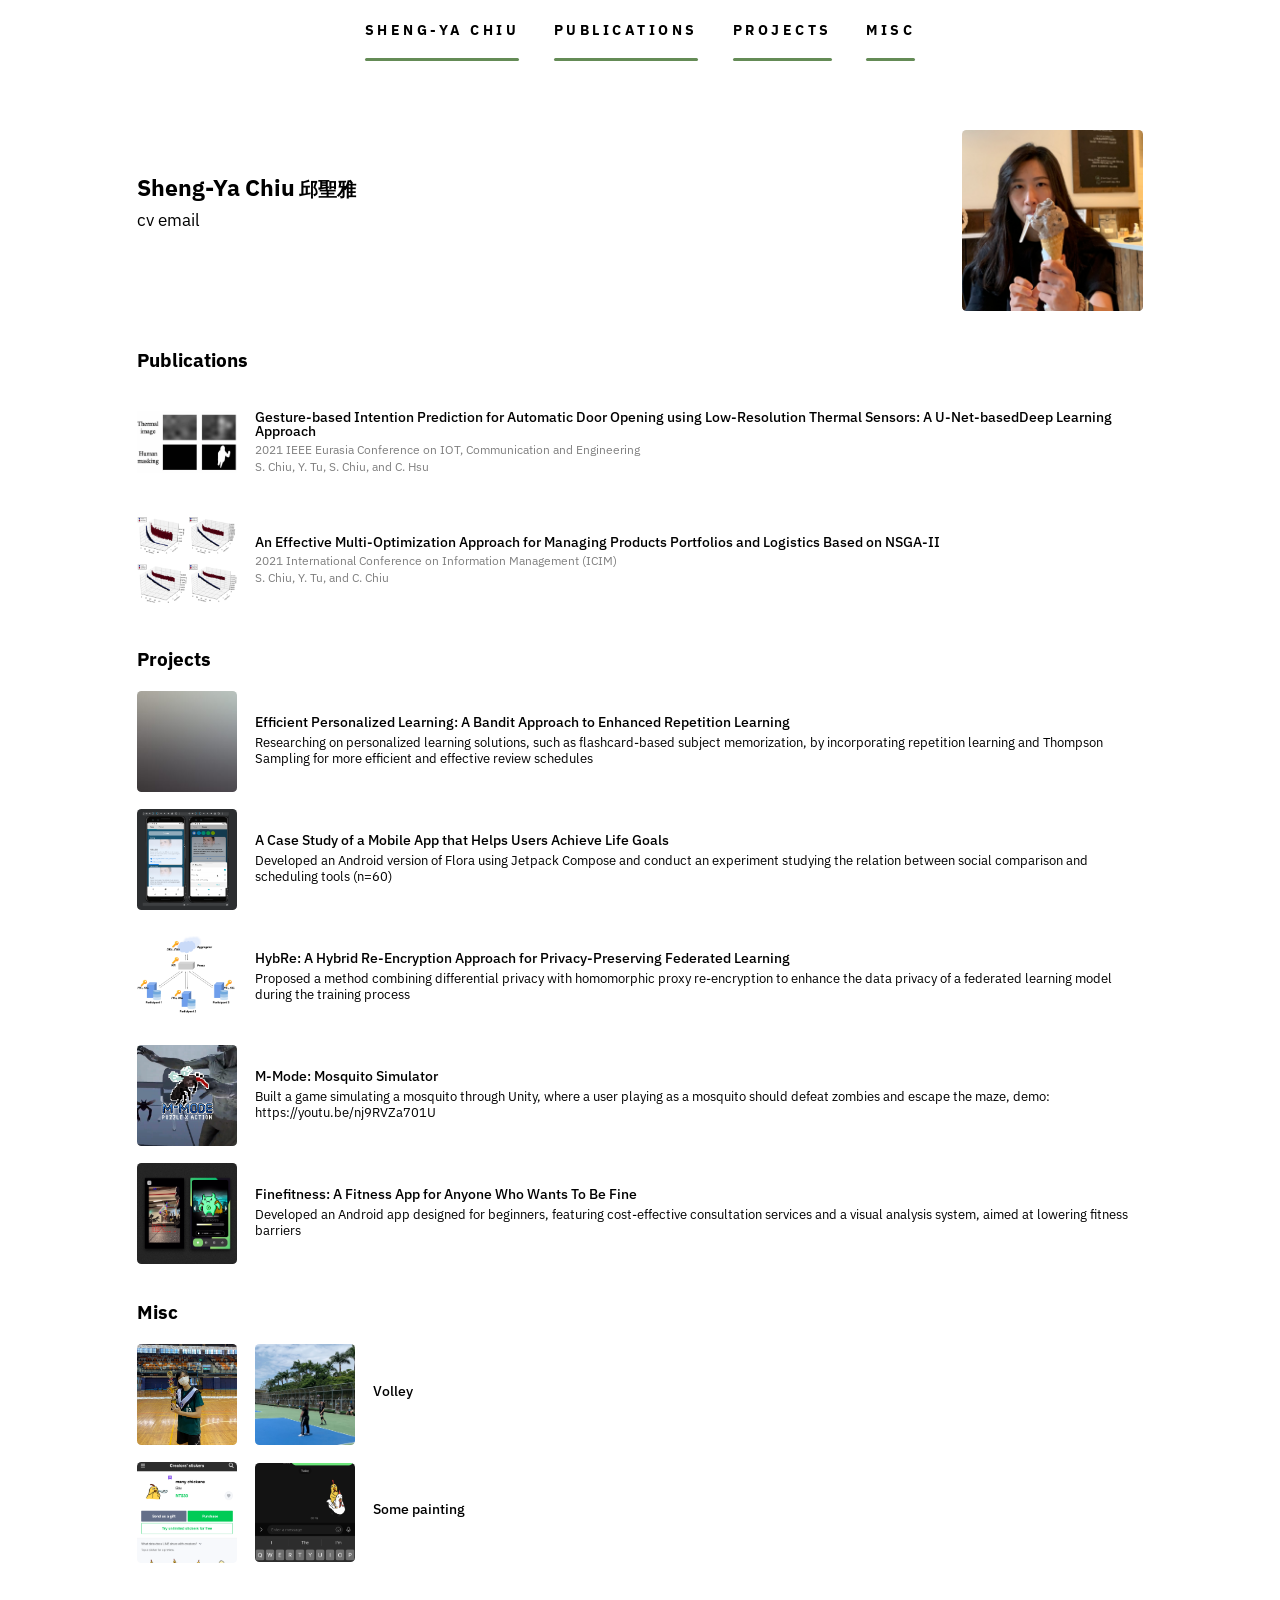
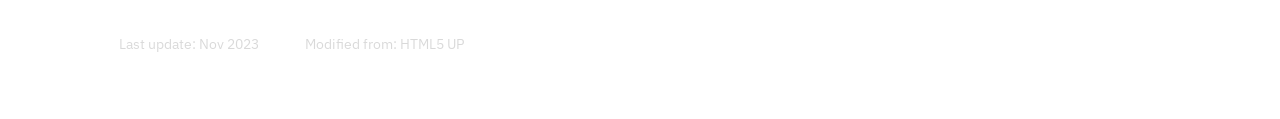
==== commit 68e3e890: "Update index.html" ====
--- a/index.html
+++ b/index.html
@@ -42,7 +42,7 @@
 							<div class="content">
 								<div class="inner">
 									<div><h2 class="en" style="display: inline;">Sheng-Ya Chiu</h2><h2 class="zh" style="display: inline;"> 邱聖雅</h2></div>
-									<a href="107306079chiu.github.io/documents/cv_sy.pdf">cv</a> <a href="">email</a> <a class="icon brands fa-github" href=""></a>
+									<a href="documents/cv_sy.pdf">cv</a>  <a href="mailto:sych@gapp.nthu.edu.tw">email</a>
 									<p></p>
 								</div>
 							</div>
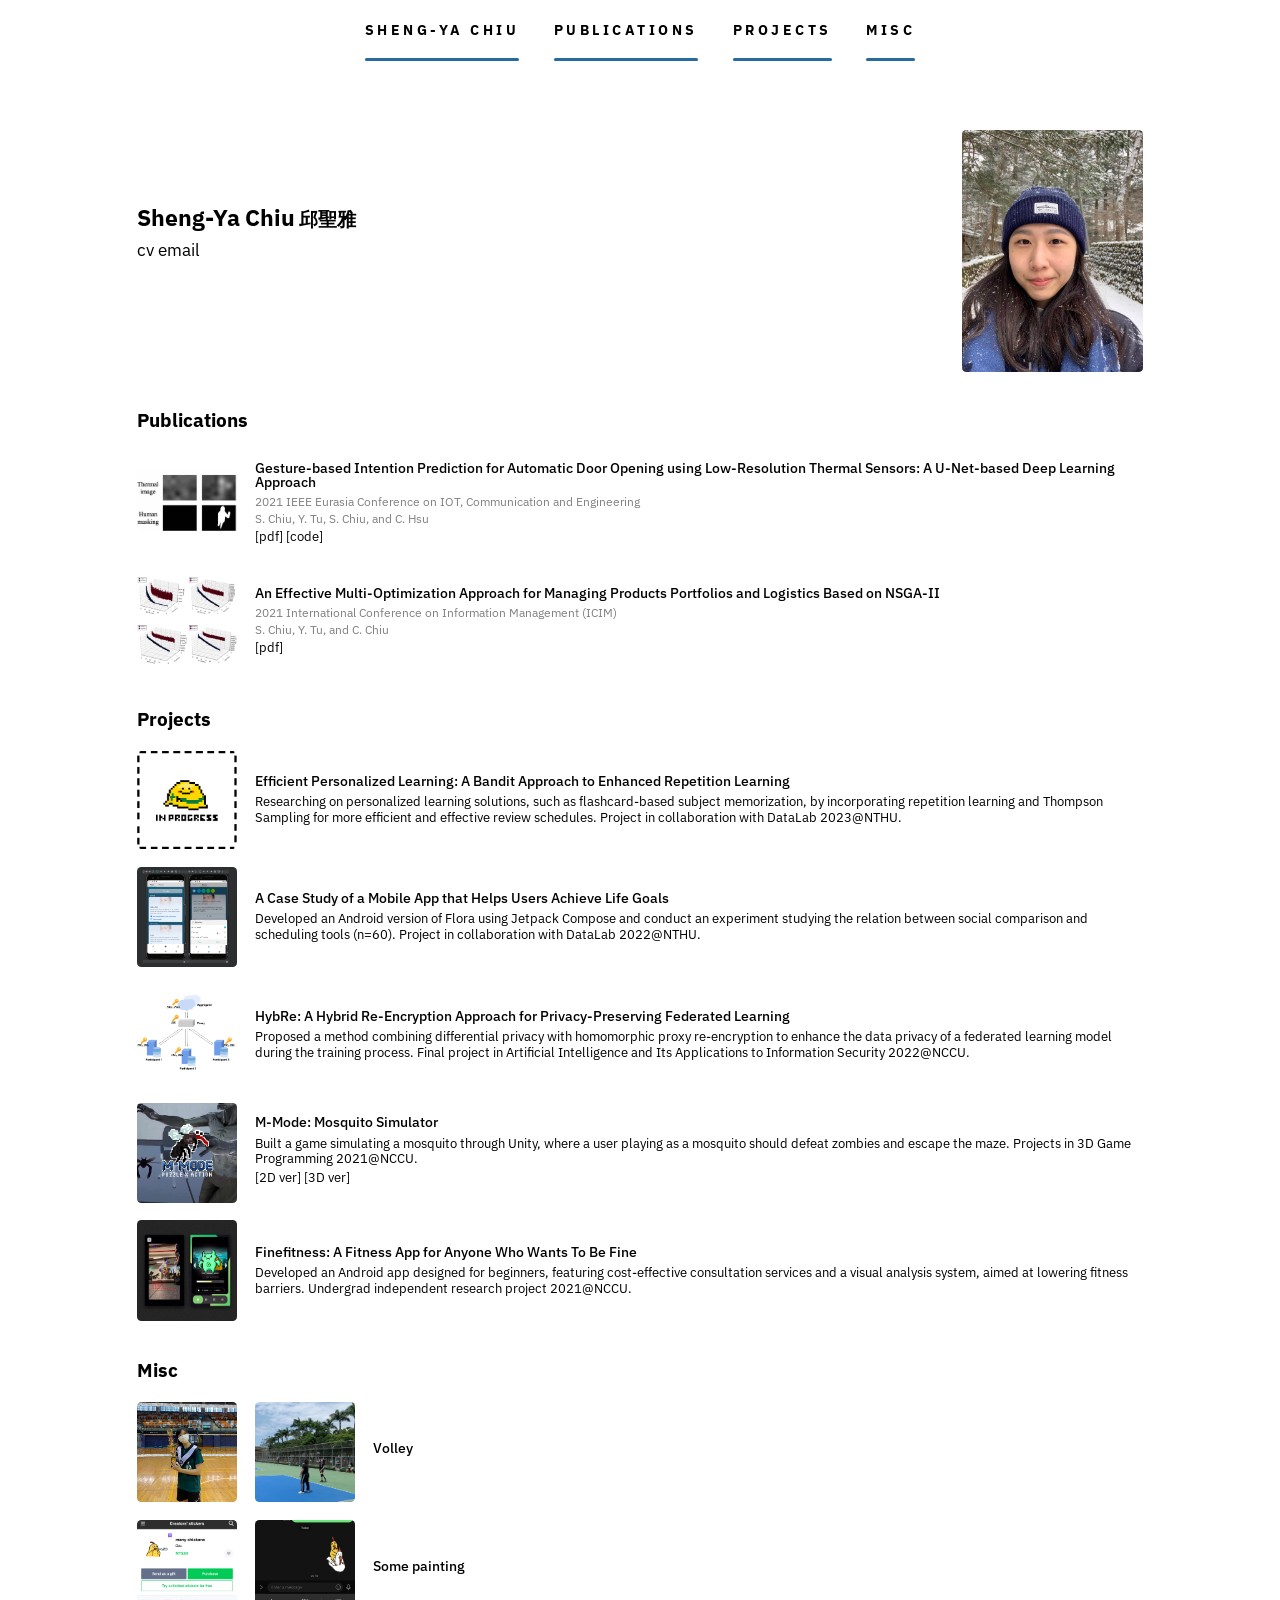
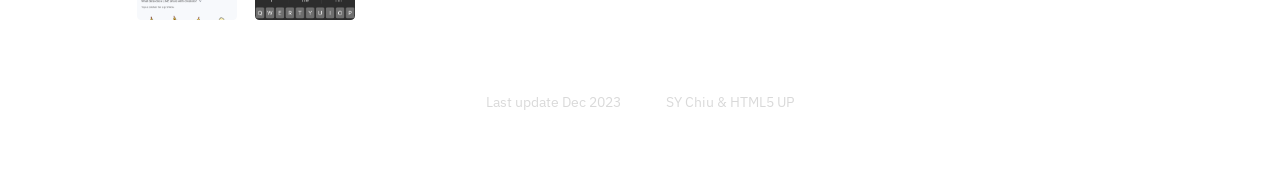
==== commit 060bfff0: "Update content" ====
--- a/index.html
+++ b/index.html
@@ -42,12 +42,12 @@
 							<div class="content">
 								<div class="inner">
 									<div><h2 class="en" style="display: inline;">Sheng-Ya Chiu</h2><h2 class="zh" style="display: inline;"> 邱聖雅</h2></div>
-									<a href="documents/cv_sy.pdf">cv</a>  <a href="mailto:sych@gapp.nthu.edu.tw">email</a>
+									<a class="link" href="documents/cv_sy.pdf">cv</a> <a class="link" href="mailto:sych@gapp.nthu.edu.tw">email</a>
 									<p></p>
 								</div>
 							</div>
 							<!-- <img class="image profile" src="images/gif.gif" alt="" data-position="center center" /> -->
-							<img class="image profile" src="images/IMG_8910.jpg" alt="" data-position="center center" />
+							<img class="image profile" src="images/sy.jpeg" alt="" data-position="center center" />
 						</section>						
 					</section>
 
@@ -60,10 +60,11 @@
 									<img class="image publications" src="images/nstc2021.png" alt="" data-position="center center" />
 									<div>
 										<div class="title">
-											<div>Gesture-based Intention Prediction for Automatic Door Opening using Low-Resolution Thermal Sensors: A U-Net-basedDeep 	Learning Approach</div>
+											<a href="https://ieeexplore.ieee.org/abstract/document/9645718">Gesture-based Intention Prediction for Automatic Door Opening using Low-Resolution Thermal Sensors: A U-Net-based Deep Learning Approach</a>
 										</div>
 										<div class="conf"><div>2021 IEEE Eurasia Conference on IOT, Communication and Engineering</div></div>
-										<div class="author"><div>S. Chiu, Y. Tu, S. Chiu, and C. Hsu</div></div>										
+										<div class="author"><div>S. Chiu, Y. Tu, S. Chiu, and C. Hsu</div></div>
+										<div class="link">[<a href="documents/Gesture-based_Intention_Prediction_for_Automatic_Door_Opening_using_Low-Resolution_Thermal_Sensors_A_U-Net-based_Deep_Learning_Approach.pdf">pdf</a>] [<a href="https://github.com/107306079chiu/UNetGrideye">code</a>]</div>
 									</div>
 								</div>
 								<div class="inner">
@@ -73,7 +74,8 @@
 											<div>An Effective Multi-Optimization Approach for Managing Products Portfolios and Logistics Based on NSGA-II</div>
 										</div>
 										<div class="conf"><div>2021 International Conference on Information Management (ICIM)</div></div>
-										<div class="author"><div>S. Chiu, Y. Tu, and C. Chiu</div></div>										
+										<div class="author"><div>S. Chiu, Y. Tu, and C. Chiu</div></div>
+										<div class="link">[<a href="documents/An_Effective_Multi_Optimization_Approach_for_Managing_Products_Portfolios_and_Logistics_Based_on_NSGA-II.pdf">pdf</a>]</div>
 									</div>
 								</div>
 							</div>
@@ -86,13 +88,14 @@
 							<h3>Projects</h3>
 							<div class="content">
 								<div class="inner">
-									<img class="image projects" src="images/pic06.jpg" alt="" data-position="center center" />
+									<img class="image projects" src="images/ongoing.png" alt="" data-position="center center" />
 									<div>
 										<div class="title"><div>
 											Efficient Personalized Learning: A Bandit Approach to Enhanced Repetition Learning
 										</div></div>
 										<div class="desc"><div>
-											Researching on personalized learning solutions, such as flashcard-based subject memorization, by incorporating repetition learning and Thompson Sampling for more efficient and effective review schedules
+											Researching on personalized learning solutions, such as flashcard-based subject memorization, by incorporating repetition learning and Thompson Sampling for more efficient and effective review schedules. Project in collaboration with DataLab 2023@NTHU.
+
 										</div></div>										
 									</div>
 								</div>
@@ -103,7 +106,7 @@
 											A Case Study of a Mobile App that Helps Users Achieve Life Goals
 										</div></div>
 										<div class="desc"><div>
-											Developed an Android version of Flora using Jetpack Compose and conduct an experiment studying the relation between social comparison and scheduling tools (n=60)
+											Developed an Android version of Flora using Jetpack Compose and conduct an experiment studying the relation between social comparison and scheduling tools (n=60). Project in collaboration with DataLab 2022@NTHU.
 										</div></div>										
 									</div>
 								</div>
@@ -114,7 +117,7 @@
 											HybRe: A Hybrid Re-Encryption Approach for Privacy-Preserving Federated Learning
 										</div></div>
 										<div class="desc"><div>
-											Proposed a method combining differential privacy with homomorphic proxy re-encryption to enhance the data privacy of a federated learning model during the training process
+											Proposed a method combining differential privacy with homomorphic proxy re-encryption to enhance the data privacy of a federated learning model during the training process. Final project in Artificial Intelligence and Its Applications to Information Security 2022@NCCU.
 										</div></div>										
 									</div>
 								</div>
@@ -125,8 +128,9 @@
 											M-Mode: Mosquito Simulator
 										</div></div>
 										<div class="desc"><div>
-											Built a game simulating a mosquito through Unity, where a user playing as a mosquito should defeat zombies and escape the maze, demo: https://youtu.be/nj9RVZa701U
-										</div></div>										
+											Built a game simulating a mosquito through Unity, where a user playing as a mosquito should defeat zombies and escape the maze. Projects in 3D Game Programming 2021@NCCU.
+										</div></div>	
+										<div class="link">[<a href="https://github.com/107306079chiu/MosquitoGame">2D ver</a>] [<a href="https://youtu.be/nj9RVZa701U">3D ver</a>]</div>
 									</div>
 								</div>
 								<div class="inner">
@@ -136,8 +140,8 @@
 											Finefitness: A Fitness App for Anyone Who Wants To Be Fine
 										</div></div>
 										<div class="desc"><div>
-											Developed an Android app designed for beginners, featuring cost-effective consultation services and a visual analysis system, aimed at lowering fitness barriers
-										</div></div>										
+											Developed an Android app designed for beginners, featuring cost-effective consultation services and a visual analysis system, aimed at lowering fitness barriers. Undergrad independent research project 2021@NCCU.
+										</div></div>
 									</div>
 								</div>
 							</div>
@@ -178,11 +182,11 @@
 				</div>
 
 		<!-- Footer -->
-			<footer id="footer" class="wrapper style1">
+			<footer id="footer" class="wrapper style1" align="center">
 				<div class="inner">
 					<ul class="menu">
-						<li>Last update: Nov 2023</li>
-						<li>Modified from: <a href="http://html5up.net">HTML5 UP</a></li>
+						<li>Last update Dec 2023</li>
+						<li><a href="mailto:sych@gapp.nthu.edu.tw">SY Chiu</a> & <a href="http://html5up.net">HTML5 UP</a></li>
 					</ul>
 				</div>
 			</footer>
--- a/assets/css/main.css
+++ b/assets/css/main.css
@@ -150,7 +150,7 @@
 }
 a:hover {
   border-bottom-color: transparent;
-  color: #ffffff;
+  color: #266a9e;
 }
 
 strong, b {
@@ -2350,6 +2350,10 @@
   padding: 4em 5em 0 5em;
   align-items: center;
 }
+/*.profile .link:hover {
+  color: #648B56;
+}*/
+
 
 /* Publications */
 .publications > section {
@@ -2361,23 +2365,31 @@
   justify-content: space-start;
   align-items: center;
   margin-top: 1em;
+  line-height: 1;
 }
 .publications .title {
   font-size: .8em;
-  line-height: 1;
   margin-bottom: .4em;
   font-weight: 500;
 }
 .publications .conf {
   font-size: .7em;
-  line-height: 1;
   margin-bottom: .4em;
   color: #808080;
 }
 .publications .author {
   font-size: .7em;
-  line-height: 1;
+  margin-bottom: .4em;
   color: #808080;
+}
+.publications .link {
+  font-size: .75em;
+}
+
+@media screen and (max-width: 736px) {
+  .publications > section {
+    padding: 2em 2em 0 2em;
+  }
 }
 
 /* Projects */
@@ -2401,6 +2413,15 @@
   font-size: .75em;
   line-height: 1.2;
 }
+.projects .link {
+  font-size: .75em;
+}
+@media screen and (max-width: 736px) {
+  .projects > section {
+    padding: 2em 2em 0 2em;
+  }
+}
+
 
 /* Spotlights */
 .spotlights > section {
@@ -2909,7 +2930,8 @@
   width: 100%;
 }
 #sidebar nav a:hover {
-  color: #648B56;
+  color: #266a9e; 
+  /*#0f4c81*/
 }
 /*#sidebar nav a.active {
   color: #b74e91;
@@ -2970,7 +2992,7 @@
   }
   #sidebar nav a:after {
     background-image: none;
-    background-color: #648B56;
+    background-color: #266a9e;
   }
 }
 @media screen and (max-width: 736px) {
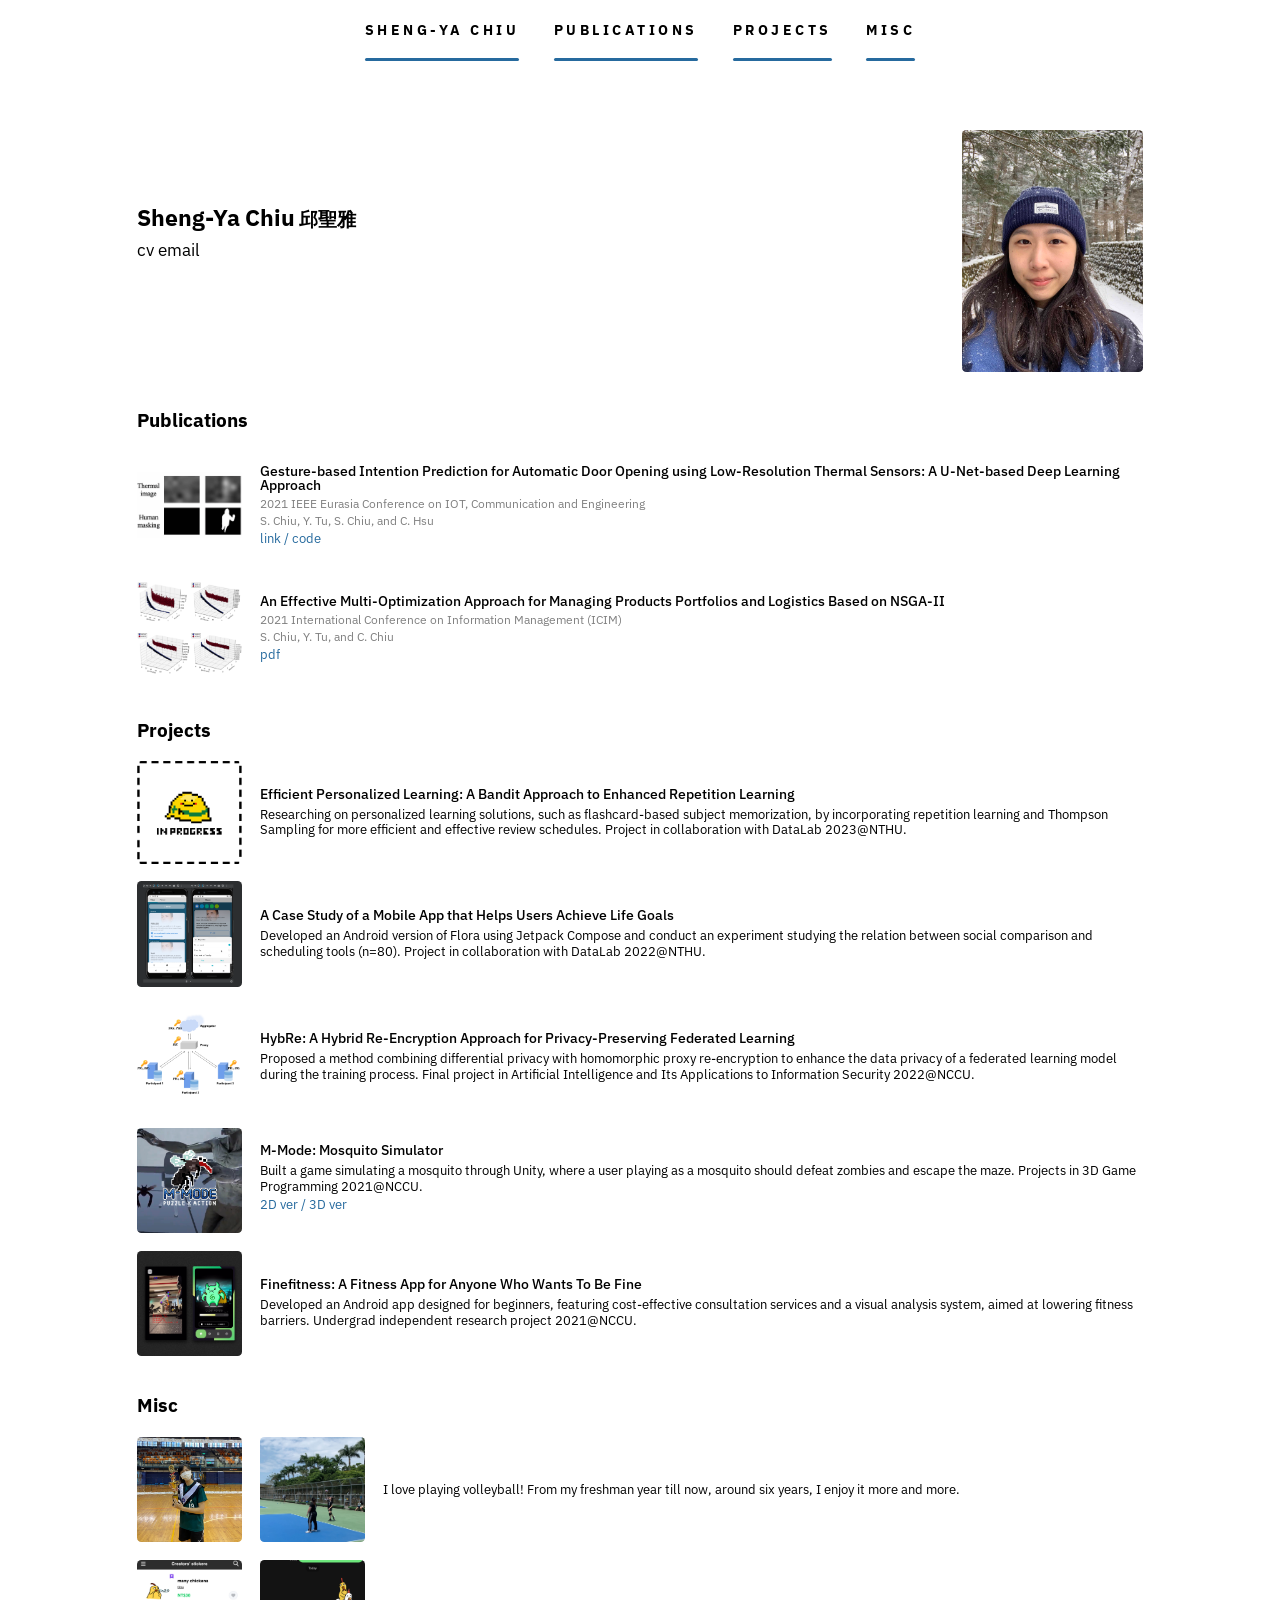
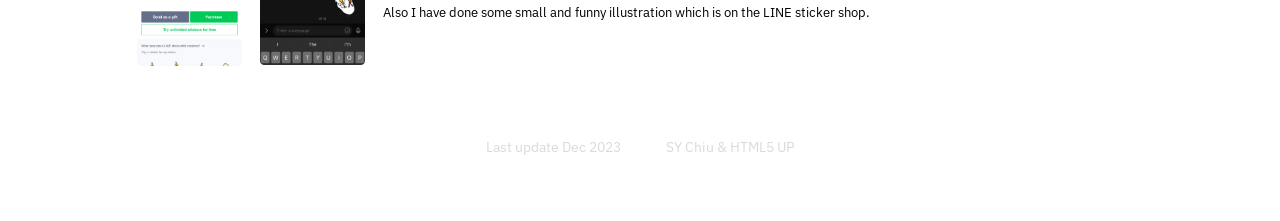
==== commit 1da59e57: "update content" ====
--- a/index.html
+++ b/index.html
@@ -42,7 +42,7 @@
 							<div class="content">
 								<div class="inner">
 									<div><h2 class="en" style="display: inline;">Sheng-Ya Chiu</h2><h2 class="zh" style="display: inline;"> 邱聖雅</h2></div>
-									<a class="link" href="documents/cv_sy.pdf">cv</a> <a class="link" href="mailto:sych@gapp.nthu.edu.tw">email</a>
+									<a class="link" target="_blank" href="documents/cv_sy.pdf">cv</a> <a class="link" href="mailto:sych@gapp.nthu.edu.tw">email</a>
 									<p></p>
 								</div>
 							</div>
@@ -60,11 +60,11 @@
 									<img class="image publications" src="images/nstc2021.png" alt="" data-position="center center" />
 									<div>
 										<div class="title">
-											<a href="https://ieeexplore.ieee.org/abstract/document/9645718">Gesture-based Intention Prediction for Automatic Door Opening using Low-Resolution Thermal Sensors: A U-Net-based Deep Learning Approach</a>
+											<div>Gesture-based Intention Prediction for Automatic Door Opening using Low-Resolution Thermal Sensors: A U-Net-based Deep Learning Approach</div>
 										</div>
 										<div class="conf"><div>2021 IEEE Eurasia Conference on IOT, Communication and Engineering</div></div>
 										<div class="author"><div>S. Chiu, Y. Tu, S. Chiu, and C. Hsu</div></div>
-										<div class="link">[<a href="documents/Gesture-based_Intention_Prediction_for_Automatic_Door_Opening_using_Low-Resolution_Thermal_Sensors_A_U-Net-based_Deep_Learning_Approach.pdf">pdf</a>] [<a href="https://github.com/107306079chiu/UNetGrideye">code</a>]</div>
+										<div class="link"><a target="_blank" href="https://ieeexplore.ieee.org/document/9645718">link</a> / <a target="_blank" href="https://github.com/107306079chiu/UNetGrideye">code</a></div>
 									</div>
 								</div>
 								<div class="inner">
@@ -75,7 +75,7 @@
 										</div>
 										<div class="conf"><div>2021 International Conference on Information Management (ICIM)</div></div>
 										<div class="author"><div>S. Chiu, Y. Tu, and C. Chiu</div></div>
-										<div class="link">[<a href="documents/An_Effective_Multi_Optimization_Approach_for_Managing_Products_Portfolios_and_Logistics_Based_on_NSGA-II.pdf">pdf</a>]</div>
+										<div class="link"><a target="_blank" href="documents/An_Effective_Multi_Optimization_Approach_for_Managing_Products_Portfolios_and_Logistics_Based_on_NSGA-II.pdf">pdf</a></div>
 									</div>
 								</div>
 							</div>
@@ -106,7 +106,7 @@
 											A Case Study of a Mobile App that Helps Users Achieve Life Goals
 										</div></div>
 										<div class="desc"><div>
-											Developed an Android version of Flora using Jetpack Compose and conduct an experiment studying the relation between social comparison and scheduling tools (n=60). Project in collaboration with DataLab 2022@NTHU.
+											Developed an Android version of Flora using Jetpack Compose and conduct an experiment studying the relation between social comparison and scheduling tools (n=80). Project in collaboration with DataLab 2022@NTHU.
 										</div></div>										
 									</div>
 								</div>
@@ -130,7 +130,7 @@
 										<div class="desc"><div>
 											Built a game simulating a mosquito through Unity, where a user playing as a mosquito should defeat zombies and escape the maze. Projects in 3D Game Programming 2021@NCCU.
 										</div></div>	
-										<div class="link">[<a href="https://github.com/107306079chiu/MosquitoGame">2D ver</a>] [<a href="https://youtu.be/nj9RVZa701U">3D ver</a>]</div>
+										<div class="link"><a target="_blank" href="https://github.com/107306079chiu/MosquitoGame">2D ver</a> / <a target="_blank" href="https://youtu.be/nj9RVZa701U">3D ver</a></div>
 									</div>
 								</div>
 								<div class="inner">
@@ -149,27 +149,27 @@
 					</section>
 
 				<!-- Misc -->
-					<section id="misc" class="publications">
+					<section id="misc" class="projects">
 						<section>
 							<h3>Misc</h3>
 							<div class="content">
 								<div class="inner">
-									<img class="image publications" src="images/volley.jpeg" alt="" data-position="center center" />
-									<img class="image publications" src="images/volley1.JPG" alt="" data-position="center center" />
-									<div>
-										<div class="title">
-											<div>Volley</div>
+									<img class="image projects" src="images/volley.jpeg" alt="" data-position="center center" />
+									<img class="image projects" src="images/volley1.JPG" alt="" data-position="center center" />
+									<div>
+										<div class="desc">
+											<div>I love playing volleyball! From my freshman year till now, around six years, I enjoy it more and more.</div>
 										</div>
 										<div class="conf"><div></div></div>
 										<div class="author"><div></div></div>
 									</div>
 								</div>
 								<div class="inner">
-									<img class="image publications" src="images/illu.PNG" alt="" data-position="center center" />
-									<img class="image publications" src="images/illu1.PNG" alt="" data-position="center center" />
-									<div>
-										<div class="title">
-											<div>Some painting</div>
+									<img class="image projects" src="images/illu.PNG" alt="" data-position="center center" />
+									<img class="image projects" src="images/illu1.PNG" alt="" data-position="center center" />
+									<div>
+										<div class="desc">
+											<div>Also I have done some small and funny illustration which is on the LINE sticker shop.</div>
 										</div>
 										<div class="conf"><div></div></div>
 										<div class="author"><div></div></div>										
--- a/assets/css/main.css
+++ b/assets/css/main.css
@@ -2028,17 +2028,20 @@
 .image.profile {
   max-width: 18%;
   float: right;
+  min-width: 4.4em;
   /*margin: 0 3em 0 1em;*/
 }
 .image.publications {
-  max-width: 10%;
+  max-width: 10.5%;
   float: left;
   margin-right: 1em;
+  min-width: 4.4em;
 }
 .image.projects {
-  max-width: 10%;
+  max-width: 10.5%;
   float: left;
   margin-right: 1em;
+  min-width: 4.4em;
 }
 
 /* List */
@@ -2384,6 +2387,7 @@
 }
 .publications .link {
   font-size: .75em;
+  color: #266a9e;
 }
 
 @media screen and (max-width: 736px) {
@@ -2415,12 +2419,15 @@
 }
 .projects .link {
   font-size: .75em;
+  color: #266a9e;
 }
 @media screen and (max-width: 736px) {
   .projects > section {
     padding: 2em 2em 0 2em;
   }
 }
+
+/* Misc */
 
 
 /* Spotlights */
@@ -2873,36 +2880,6 @@
 }
 #sidebar nav > ul > li:nth-child(10) {
   transition-delay: 2.25s;
-}
-#sidebar nav > ul > li:nth-child(11) {
-  transition-delay: 2.45s;
-}
-#sidebar nav > ul > li:nth-child(12) {
-  transition-delay: 2.65s;
-}
-#sidebar nav > ul > li:nth-child(13) {
-  transition-delay: 2.85s;
-}
-#sidebar nav > ul > li:nth-child(14) {
-  transition-delay: 3.05s;
-}
-#sidebar nav > ul > li:nth-child(15) {
-  transition-delay: 3.25s;
-}
-#sidebar nav > ul > li:nth-child(16) {
-  transition-delay: 3.45s;
-}
-#sidebar nav > ul > li:nth-child(17) {
-  transition-delay: 3.65s;
-}
-#sidebar nav > ul > li:nth-child(18) {
-  transition-delay: 3.85s;
-}
-#sidebar nav > ul > li:nth-child(19) {
-  transition-delay: 4.05s;
-}
-#sidebar nav > ul > li:nth-child(20) {
-  transition-delay: 4.25s;
 }
 #sidebar nav a {
   transition: color 0.2s ease;
